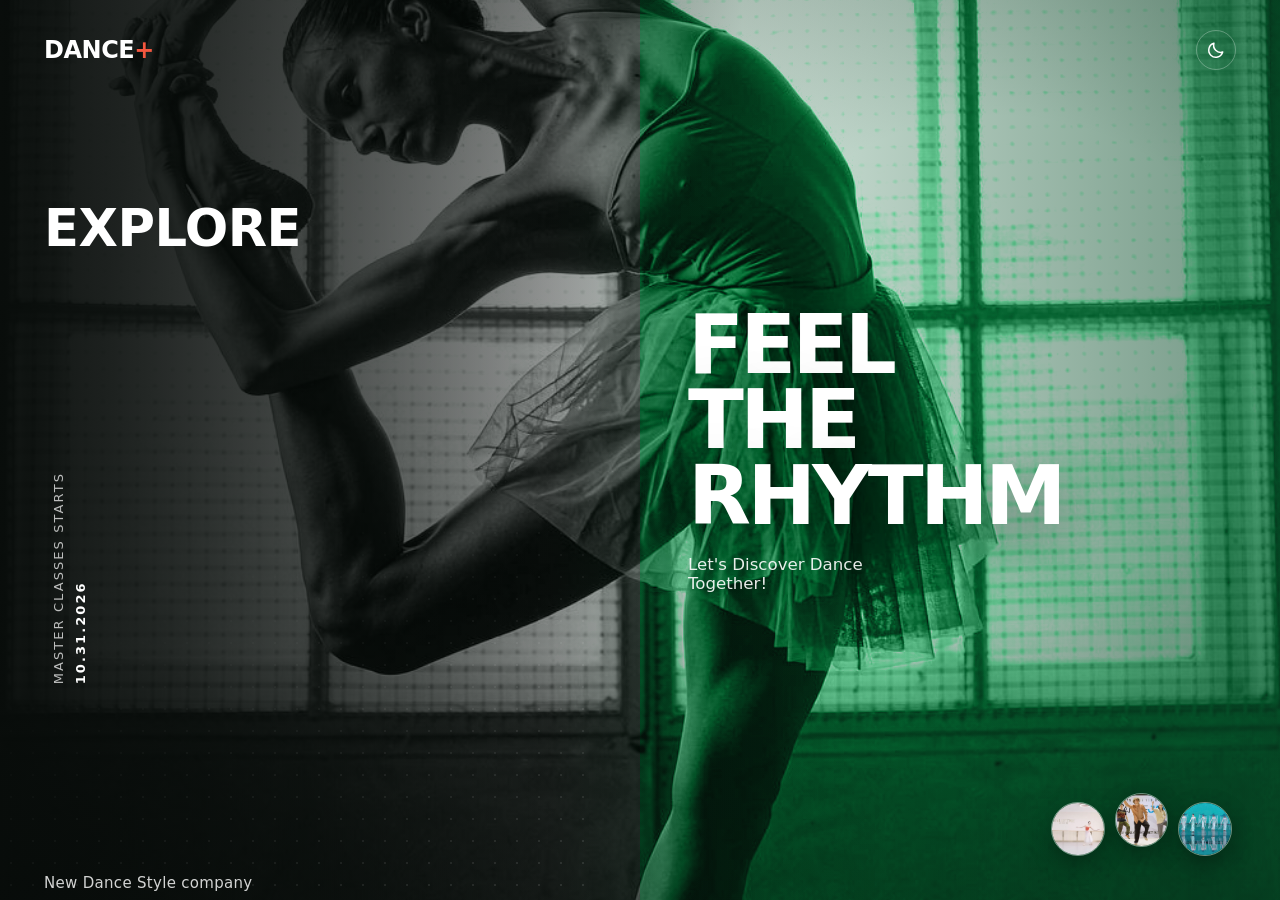
==== index.html @ d30d5911 "feat: 前端升级为多页应用（封面/首页/课程大厅/详情/跟练/记录/纠错/关于/个人中心），接回教学轮廓重合度 - 迁入新版前端：hash 路由、课程大厅弧形轮播、内置 7 门演示课程、dev.p" ====
<!DOCTYPE html>
<html lang="zh-CN" data-theme="light">
<head>
  <meta charset="UTF-8" />
  <meta name="viewport" content="width=device-width, initial-scale=1.0, viewport-fit=cover" />
  <meta name="theme-color" content="#0f1512" />
  <meta name="description" content="DANCE+ · 舞蹈学习助手：教学视频切片、摄像头实时骨架对比、练习录制与纠错回放。" />
  <title>DANCE+ · 舞蹈学习助手</title>
  <link rel="stylesheet" href="css/style.css" />
</head>
<body>

<!-- 图标精灵 -->
<svg class="sprite" aria-hidden="true" focusable="false">
  <symbol id="i-moon" viewBox="0 0 24 24"><path d="M20 14.5A8.5 8.5 0 0 1 9.5 4a8.5 8.5 0 1 0 10.5 10.5Z"/></symbol>
  <symbol id="i-sun" viewBox="0 0 24 24"><circle cx="12" cy="12" r="4.2"/><path d="M12 2v2.4M12 19.6V22M2 12h2.4M19.6 12H22M4.9 4.9l1.7 1.7M17.4 17.4l1.7 1.7M19.1 4.9l-1.7 1.7M6.6 17.4l-1.7 1.7"/></symbol>
  <symbol id="i-heart" viewBox="0 0 24 24"><path d="M12 20.4s-7.5-4.6-7.5-9.6A4.4 4.4 0 0 1 12 7.6a4.4 4.4 0 0 1 7.5 3.2c0 5-7.5 9.6-7.5 9.6Z"/></symbol>
  <symbol id="i-search" viewBox="0 0 24 24"><circle cx="11" cy="11" r="6.4"/><path d="m16 16 4.2 4.2"/></symbol>
  <symbol id="i-mic" viewBox="0 0 24 24"><rect x="9" y="3" width="6" height="10" rx="3"/><path d="M5.5 11a6.5 6.5 0 0 0 13 0M12 17.5V21M9 21h6"/></symbol>
  <symbol id="i-plus" viewBox="0 0 24 24"><path d="M12 5v14M5 12h14"/></symbol>
  <symbol id="i-left" viewBox="0 0 24 24"><path d="m15 5-7 7 7 7"/></symbol>
  <symbol id="i-right" viewBox="0 0 24 24"><path d="m9 5 7 7-7 7"/></symbol>
  <symbol id="i-down" viewBox="0 0 24 24"><path d="m5 9 7 7 7-7"/></symbol>
  <symbol id="i-close" viewBox="0 0 24 24"><path d="m6 6 12 12M18 6 6 18"/></symbol>
  <symbol id="i-trash" viewBox="0 0 24 24"><path d="M4 7h16M9.5 7V4.8h5V7M6.5 7l1 12.2h9L17.5 7"/></symbol>
  <symbol id="i-upload" viewBox="0 0 24 24"><path d="M12 16V4m0 0L7.5 8.5M12 4l4.5 4.5M4.5 16.5V19a1.5 1.5 0 0 0 1.5 1.5h12a1.5 1.5 0 0 0 1.5-1.5v-2.5"/></symbol>
  <symbol id="i-spark" viewBox="0 0 24 24"><path d="M12 3.5 13.9 9l5.6 2-5.6 2L12 18.5 10.1 13 4.5 11l5.6-2L12 3.5Z"/></symbol>
  <symbol id="i-menu" viewBox="0 0 24 24"><path d="M4 7h16M4 12h16M4 17h16"/></symbol>
  <symbol id="i-arrow" viewBox="0 0 24 24"><path d="M4 12h15m0 0-6-6m6 6-6 6"/></symbol>
</svg>

<!-- ======================= 封面 ======================= -->
<section class="cover is-active" id="view-cover" data-view="cover">
  <div class="cover__photo" role="img" aria-label="舞者在工作室中起舞"></div>
  <div class="cover__veil"></div>
  <div class="cover__texture" aria-hidden="true"></div>

  <header class="cover__top">
    <a class="brand brand--light" href="#/cover" aria-label="DANCE+ 封面">DANCE<span>+</span></a>
    <button class="icon-btn icon-btn--ghost" id="cover-theme" type="button" aria-label="切换深色/浅色主题">
      <svg><use href="#i-moon"/></svg>
    </button>
  </header>

  <div class="cover__left">
    <button class="cover__explore" id="enter-app" type="button">EXPLORE</button>
    <p class="cover__date">Master Classes Starts<br /><b>10.31.2026</b></p>
    <p class="cover__foot">New Dance Style company</p>
  </div>

  <div class="cover__right">
    <h1 class="cover__headline">FEEL<br />THE RHYTHM</h1>
    <p class="cover__sub">Let's Discover Dance Together!</p>
    <div class="cover__bottom">
      <div class="cover__thumbs" id="cover-thumbs">
        <button class="thumb" type="button" data-goto="#/classes/ballet" aria-label="进入 Ballet 课程" title="Ballet">
          <img src="assets/media/ballet-cover.jpg" alt="Ballet" loading="lazy" />
        </button>
        <button class="thumb" type="button" data-goto="#/classes/hiphop" aria-label="进入 Hip-Hop 课程" title="Hip-Hop">
          <img src="assets/media/hiphop-cover.jpg" alt="Hip-Hop" loading="lazy" />
        </button>
        <button class="thumb" type="button" data-goto="#/classes/chinese" aria-label="进入 Chinese 课程" title="Chinese">
          <img src="assets/media/chinese-cover.jpg" alt="Chinese" loading="lazy" />
        </button>
      </div>
    </div>
  </div>
</section>

<!-- ======================= 应用外壳 ======================= -->
<div class="shell" id="app-shell" hidden>
  <button class="rail-scrim" id="rail-scrim" type="button" aria-label="收起导航" hidden></button>

  <aside class="rail" id="rail">
    <div class="rail__brand">
      <a class="brand brand--ink" href="#/home">DANCE<span>+</span></a>
      <button class="icon-btn icon-btn--quiet rail__close" id="rail-close" type="button" aria-label="收起导航">
        <svg><use href="#i-close"/></svg>
      </button>
    </div>

    <nav class="rail__nav" aria-label="学习导航">
      <section class="rail-item" data-rail-item="learning">
        <button class="rail-item__head" type="button" data-rail-toggle aria-expanded="true">
          <span>Learning</span><svg class="chev"><use href="#i-down"/></svg>
        </button>
        <div class="rail-item__body" id="rail-learning-list">
          <p class="rail-empty">正在载入课程…</p>
        </div>
      </section>

      <section class="rail-item" data-rail-item="history">
        <button class="rail-item__head" type="button" data-rail-toggle aria-expanded="true">
          <span>History</span><svg class="chev"><use href="#i-down"/></svg>
        </button>
        <div class="rail-item__body" id="rail-history-list">
          <p class="rail-empty">暂无练习记录</p>
        </div>
      </section>

      <section class="rail-item" data-rail-item="stars">
        <button class="rail-item__head" type="button" data-rail-toggle aria-expanded="true">
          <span>Stars</span><svg class="chev"><use href="#i-down"/></svg>
        </button>
        <div class="rail-item__body" id="rail-stars-list">
          <p class="rail-empty">收藏的课程会出现在这里</p>
        </div>
      </section>
    </nav>

    <div class="rail__foot">
      <button class="rail__profile" id="rail-profile" type="button" aria-label="进入个人主页">
        <span class="avatar avatar--img" id="rail-avatar"><img id="rail-avatar-img" alt="" hidden /><span id="rail-avatar-initial">TU</span></span>
        <span class="rail__who"><b id="rail-nickname">TUTU</b><small id="rail-state">离线</small></span>
      </button>
      <a class="icon-btn icon-btn--quiet" href="#/about" aria-label="关于我们"><svg><use href="#i-spark"/></svg></a>
    </div>
  </aside>

  <div class="app">
    <header class="topbar">
      <button class="icon-btn icon-btn--quiet rail__open" id="rail-open" type="button" aria-label="展开导航">
        <svg><use href="#i-menu"/></svg>
      </button>
      <nav class="topnav" aria-label="主导航">
        <a href="#/home" data-nav="home">Home</a>
        <a href="#/classes" data-nav="classes">Classes</a>
        <a href="#/about" data-nav="about">About US</a>
      </nav>
      <div class="topbar__tools">
        <button class="status-pill" id="conn-badge" type="button" title="实时链路状态">
          <i class="dot"></i><span>未连接</span>
        </button>
        <button class="profile-chip" id="profile-chip" type="button" aria-label="个人主页" title="个人主页">
          <img id="profile-chip-img" alt="" hidden />
          <span id="profile-chip-initial">TU</span>
        </button>
        <button class="icon-btn icon-btn--quiet" id="theme-toggle" type="button" aria-label="切换深色/浅色主题">
          <svg><use href="#i-moon"/></svg>
        </button>
      </div>
    </header>

    <main class="main" id="app-main">

      <!-- ---------- 首页 ---------- -->
      <section class="view" id="view-home" data-view="home">
        <div class="page">
          <header class="page__head">
            <div>
              <p class="eyebrow">YOUR DAILY PRACTICE</p>
              <h2>Recommended for you</h2>
              <p class="lede" id="home-sub">从教学视频库开始今天的练习</p>
            </div>
            <button class="btn btn--soft" id="home-refresh" type="button">刷新视频库</button>
          </header>

          <div class="carousel" id="home-carousel">
            <button class="carousel__arrow" type="button" data-dir="-1" aria-label="向左浏览">
              <svg><use href="#i-left"/></svg>
            </button>
            <div class="carousel__track" id="home-carousel-track">
              <div class="card-skeleton"></div>
              <div class="card-skeleton"></div>
              <div class="card-skeleton"></div>
            </div>
            <button class="carousel__arrow" type="button" data-dir="1" aria-label="向右浏览">
              <svg><use href="#i-right"/></svg>
            </button>
          </div>

          <button class="upload-card" id="home-upload-btn" type="button">
            <span class="upload-card__icon"><svg><use href="#i-plus"/></svg></span>
            <span class="upload-card__text">
              <b>ADD A VIDEO</b>
              <small>上传本地教学视频，自动切片并提取骨架</small>
            </span>
            <svg class="upload-card__arrow"><use href="#i-arrow"/></svg>
          </button>

          <div class="home-bottom">
            <form class="search-pill" id="search-form" role="search">
              <span class="search-pill__icon"><svg><use href="#i-mic"/></svg></span>
              <input id="search-input" type="search" autocomplete="off" placeholder="搜索教学视频、课程或风格…" aria-label="搜索教学视频" />
              <button class="search-pill__go" type="submit">搜索</button>
            </form>
            <button class="upload-square" id="upload-square" type="button" aria-label="上传教学视频">
              <svg><use href="#i-upload"/></svg>
            </button>
          </div>
          <div class="search-results" id="search-results"></div>
          <p class="status-line" id="library-status">正在连接后端…</p>
        </div>
      </section>

      <!-- ---------- 课程大厅 ---------- -->
      <section class="view" id="view-classes" data-view="classes">
        <div class="classes">
          <aside class="cat-rail">
            <h3>Categories</h3>
            <div class="cat-list" id="category-list" role="list"></div>
          </aside>

          <div class="classes__stage">
            <img class="classes__bg" id="classes-bg" alt=""
              src="assets/media/hero-01-classes-studio.jpg"
              loading="lazy" />
            <div class="classes__wash" aria-hidden="true"></div>
            <div class="classes__hint">
              <p class="eyebrow">TODAY&rsquo;S STUDIO</p>
              <h2 id="classes-title">选中一个课程开始跟练</h2>
              <p id="classes-sub">左侧选择风格分类，右侧挑选你的教学视频。</p>
            </div>

            <div class="arc" id="class-arc" hidden>
              <button class="arc__nav arc__nav--prev" type="button" data-arc-dir="-1" aria-label="上一个精选课程">
                <svg><use href="#i-left"/></svg>
              </button>
              <div class="arc__stage" id="arc-stage"></div>
              <button class="arc__nav arc__nav--next" type="button" data-arc-dir="1" aria-label="下一个精选课程">
                <svg><use href="#i-right"/></svg>
              </button>
              <div class="arc__footer">
                <div class="arc__dots" id="arc-dots"></div>
                <span class="arc__counter" id="arc-counter">01 / 07</span>
              </div>
            </div>

            <div class="class-rail" id="class-rail">
              <header class="class-rail__head">
                <h3>视频库</h3>
                <span id="class-count">0</span>
              </header>
              <div class="class-rail__list" id="class-albums"></div>
              <button class="album-add" id="class-upload-btn" type="button">
                <svg><use href="#i-plus"/></svg> 上传教学视频
              </button>
            </div>

            <div class="search-pill search-pill--flat classes__search">
              <span class="search-pill__icon"><svg><use href="#i-mic"/></svg></span>
              <input id="search-input-2" type="search" autocomplete="off" placeholder="搜索课程…" aria-label="搜索课程" />
            </div>
          </div>
        </div>
      </section>

      <!-- ---------- 课程详情 ---------- -->
      <section class="view" id="view-class" data-view="class">
        <div class="detail">
          <div class="detail__cover" id="detail-cover">
            <img id="detail-cover-img" alt="" />
            <span class="detail__badge" id="detail-badge">教学视频</span>
            <span class="detail__cap" id="detail-meta">--</span>
          </div>

          <div class="detail__panel">
            <p class="eyebrow">CLASS INTRO</p>
            <h2>介绍</h2>
            <h3 id="detail-title">尚未选择课程</h3>
            <p class="detail__desc" id="detail-desc">从课程大厅挑选一个教学视频，即可查看课程时长、片段划分与骨架分析状态。</p>
            <ul class="detail__facts" id="detail-facts"></ul>
          </div>

          <div class="detail__actions">
            <button class="btn btn--ghost" id="detail-back" type="button">Back</button>
            <button class="btn btn--primary" id="detail-start" type="button">Start now</button>
          </div>
        </div>
      </section>

      <!-- ---------- 跟练学习 ---------- -->
      <section class="view view--stage" id="view-learning" data-view="learning">
        <div class="stage" id="learn-stage">
          <div class="stage__media" id="learn-media">
            <div class="stage__pane stage__pane--teach">
              <video id="teach-video" class="teach-video" playsinline preload="metadata"></video>
              <canvas id="teach-overlay" class="teach-overlay"></canvas>
              <div class="overlap-badge" id="overlap-badge" hidden>重合 --%</div>

              <div class="stage__top">
                <button class="glass-btn" id="learn-back" type="button" aria-label="返回">
                  <svg><use href="#i-left"/></svg>
                </button>
                <div class="stage__title">
                  <b id="stage-title">教学片段</b>
                  <small id="teach-badge">--</small>
                </div>
                <span class="latency" id="latency-badge">未开启</span>
              </div>

              <button class="stage__arrow stage__arrow--left" id="prev-seg" type="button" aria-label="上一片段">
                <svg><use href="#i-left"/></svg>
              </button>
              <button class="stage__arrow stage__arrow--right" id="next-seg" type="button" aria-label="下一片段">
                <svg><use href="#i-right"/></svg>
              </button>

              <button class="heart-btn" id="favorite-btn" type="button" aria-label="收藏课程" aria-pressed="false">
                <svg><use href="#i-heart"/></svg>
              </button>

              <!-- 竖版灵动岛：教学骨架 / 全屏摄像头叠加 -->
              <div class="island" id="overlay-island" role="group" aria-label="骨骼叠加控制">
                <button class="island__btn is-on" id="island-teach" type="button" aria-label="教学骨架" aria-pressed="true">
                  <svg><use href="#i-spark"/></svg>
                </button>
                <button class="island__btn" id="island-merge" type="button" aria-label="切换全屏摄像头叠加模式" aria-pressed="false">
                  <svg><use href="#i-plus"/></svg><em>FULL</em>
                </button>
              </div>
            </div>

            <div class="stage__pane stage__pane--cam">
              <aside class="cam-card" id="cam-card">
                <video id="camera-video" class="cam-video mirrored" autoplay muted playsinline></video>
                <canvas id="camera-overlay" class="cam-overlay mirrored"></canvas>
                <span class="cam-tag">YOU</span>
                <div class="countdown" id="countdown-overlay" hidden><span id="countdown-num">3</span></div>
                <div class="cam-error" id="cam-error" hidden>
                  <b id="cam-error-title">摄像头不可用</b>
                  <p id="cam-error-hint"></p>
                  <button class="btn btn--sm btn--primary" id="cam-retry" type="button">重试连接</button>
                </div>
              </aside>
            </div>
          </div>

          <!-- 操作框属于整个舞台，而非左侧教学窗格 -->
          <div class="stage__dock" id="stage-dock">
            <div class="timeline" id="teach-progress" role="slider" tabindex="0"
                 aria-label="当前片段进度" aria-valuemin="0" aria-valuemax="100" aria-valuenow="0">
              <div class="timeline__fill" id="teach-progress-fill"></div>
              <span class="timeline__dot" id="teach-progress-dot"></span>
            </div>

            <div class="dock-row">
              <button class="circle-btn" id="teach-play-toggle" type="button" aria-label="播放或暂停">❚❚</button>
              <span class="dock-time" id="seg-time">00:00 / 00:07</span>
              <span class="dock-seg" id="seg-indicator">-- / --</span>

              <label class="dock-field">倍速
                <select class="mini-select" id="speed-select" title="教学视频播放速度">
                  <option value="0.75">0.75x</option>
                  <option value="0.9">0.9x</option>
                  <option value="1" selected>1.0x</option>
                  <option value="1.25">1.25x</option>
                  <option value="1.5">1.5x</option>
                </select>
              </label>

              <button class="chip is-on" id="skeleton-toggle" type="button">骨架</button>
              <button class="chip is-on" id="shadow-toggle" type="button">阴影</button>
              <label class="chip-check"><input type="checkbox" id="compare-toggle" checked /><span>对比轮廓</span></label>

              <label class="dock-field">倒计时
                <select class="mini-select" id="countdown-select" title="开始录制前的准备时间">
                  <option value="0">不等待</option>
                  <option value="3" selected>3 秒</option>
                  <option value="5">5 秒</option>
                  <option value="10">10 秒</option>
                </select>
              </label>
            </div>

            <div class="filmstrip" id="learn-carousel">
              <button class="filmstrip__nav" type="button" data-dir="-1" aria-label="向左">
                <svg><use href="#i-left"/></svg>
              </button>
              <div class="filmstrip__track" id="learn-carousel-track">
                <p class="film-empty">暂无片段</p>
              </div>
              <button class="filmstrip__nav" type="button" data-dir="1" aria-label="向右">
                <svg><use href="#i-right"/></svg>
              </button>
            </div>
          </div>

          <button class="record-btn record-fab" id="record-btn" type="button">
            <i></i><span>开始录制</span>
          </button>
        </div>
      </section>

      <!-- ---------- 历史记录 ---------- -->
      <section class="view" id="view-history" data-view="history">
        <div class="page">
          <header class="page__head">
            <div>
              <p class="eyebrow">YOUR PROGRESS</p>
              <h2>History</h2>
              <p class="lede">每一次录制都保存为可回放的练习记录，红色段落是需要纠正的动作。</p>
            </div>
            <button class="btn btn--soft" id="refresh-sessions" type="button">刷新记录</button>
          </header>

          <div class="history-grid">
            <section class="panel">
              <header class="panel__head">
                <h3>练习回放</h3><span class="pill" id="history-count">0</span>
              </header>
              <div class="history-list" id="history-list">
                <p class="empty-hint">暂无录制，去「跟练学习」页录制一段吧</p>
              </div>
            </section>

            <section class="panel">
              <header class="panel__head">
                <h3>学习进度</h3><span class="pill">Stars</span>
              </header>
              <div class="history-list" id="stars-list">
                <p class="empty-hint">还没有课程，先去上传一个教学视频</p>
              </div>
            </section>
          </div>
        </div>
      </section>

      <!-- ---------- 关于我们 ---------- -->
      <section class="view" id="view-about" data-view="about">
        <div class="page">
          <header class="page__head">
            <div>
              <p class="eyebrow">ABOUT DANCE+</p>
              <h2>About US</h2>
              <p class="lede">把舞蹈教学视频变成可以逐帧对照的私人教练。</p>
            </div>
          </header>

          <div class="about-grid">
            <figure class="about-card about-card--wide">
              <img alt="用手机录制舞蹈练习" loading="lazy"
                src="assets/media/hero-02-recording-tripod.jpg" />
              <figcaption><b>一块屏幕，两种视角</b><span>教学视频与你的摄像头画面实时同屏，动作差异一眼可见。</span></figcaption>
            </figure>
            <figure class="about-card">
              <img alt="骨骼姿态分析可视化" loading="lazy"
                src="assets/media/hero-03-neon-pose.jpg" />
              <figcaption><b>33 个关键点</b><span>MediaPipe 实时推理，骨架与人物剪影同时叠加。</span></figcaption>
            </figure>
            <figure class="about-card">
              <img alt="一起跳舞的年轻人" loading="lazy"
                src="assets/media/hero-04-group-dance.jpg" />
              <figcaption><b>为学习者设计</b><span>7 秒切片、五档倍速、全部片段自动循环，跟得上才算学会。</span></figcaption>
            </figure>
            <figure class="about-card about-card--wide">
              <img alt="动作分析界面" loading="lazy"
                src="assets/media/hero-05-analysis-dashboard.jpg" />
              <figcaption><b>录下来，再纠正</b><span>练习过程自动录制，回放时把教学轮廓映射到你的身上。</span></figcaption>
            </figure>
          </div>

          <div class="contact-bar" id="contact">
            <div>
              <p class="eyebrow">CONTACT US</p>
              <h3>一起把动作练对</h3>
              <p>课程合作、功能建议或问题反馈，欢迎随时联系。</p>
            </div>
            <div class="contact-bar__actions">
              <a class="btn btn--primary" href="mailto:hello@danceplus.studio">hello@danceplus.studio</a>
              <a class="btn btn--ghost" href="https://github.com/Hollybooy/dance-learning-assistant" target="_blank" rel="noreferrer">GitHub 仓库</a>
            </div>
          </div>
        </div>
      </section>

      <!-- ---------- 个人主页 ---------- -->
      <section class="view" id="view-profile" data-view="profile">
        <div class="page profile">
          <header class="profile__hero">
            <button class="profile__avatar" id="profile-avatar-btn" type="button" aria-label="更换头像">
              <img id="profile-avatar-img" alt="" hidden />
              <span id="profile-avatar-initial">TU</span>
              <i>更换</i>
            </button>
            <div class="profile__id">
              <p class="eyebrow">DANCER PROFILE</p>
              <h2><span id="profile-name">TUTU</span>
                <button class="link-btn" id="profile-edit" type="button">编辑资料</button>
              </h2>
              <p id="profile-bio">今天也要把动作练对。</p>
            </div>
            <button class="btn btn--soft" id="profile-auth" type="button">登录</button>
          </header>

          <div class="profile__stats" id="profile-stats"></div>

          <div class="profile__grid">
            <section class="panel profile__panel">
              <header class="panel__head">
                <h3>学习记录</h3>
                <a class="link-btn" href="#/history">全部记录</a>
              </header>
              <div class="profile__history" id="profile-history">
                <p class="empty-hint">暂无练习记录</p>
              </div>
            </section>

            <section class="panel profile__panel">
              <header class="panel__head">
                <h3>好友</h3>
                <span class="pill" id="friend-count">0</span>
              </header>
              <form class="friend-form" id="friend-form">
                <input id="friend-input" type="text" maxlength="16" autocomplete="off" placeholder="输入好友昵称添加…" aria-label="好友昵称" />
                <button class="btn btn--sm btn--primary" type="submit">添加</button>
              </form>
              <div class="friend-list" id="friend-list">
                <p class="empty-hint">还没有好友，先添加一位舞伴吧</p>
              </div>
            </section>

            <section class="panel profile__panel">
              <header class="panel__head">
                <h3>系统设置</h3>
                <span class="pill">Settings</span>
              </header>
              <div class="settings-list" id="settings-list"></div>
            </section>
          </div>
        </div>
      </section>

      <!-- ---------- 纠错回放 ---------- -->
      <section class="view view--stage" id="view-correct" data-view="correct">
        <div class="replay">
          <div class="replay__side">
            <button class="replay-thumb" id="clip-prev" type="button">
              <img id="clip-prev-img" alt="" />
              <span>上一条</span>
            </button>
            <button class="replay-thumb" id="clip-next" type="button">
              <img id="clip-next-img" alt="" />
              <span>下一条</span>
            </button>
          </div>

          <div class="replay__main">
            <div class="replay__top">
              <button class="glass-btn" id="correct-back" type="button" aria-label="返回">
                <svg><use href="#i-left"/></svg>
              </button>
              <span class="replay-status" id="replay-status">未选择回放</span>
            </div>
            <video id="replay-video" class="replay-video" playsinline preload="metadata" hidden></video>
            <canvas id="replay-canvas"></canvas>
            <button class="heart-btn heart-btn--canvas" id="replay-fav" type="button" aria-label="收藏回放" aria-pressed="false">
              <svg><use href="#i-heart"/></svg>
            </button>
          </div>

          <div class="replay__dock">
            <div class="error-ribbon" id="error-ribbon" aria-label="动作跟随度"></div>
            <div class="error-legend">
              <span><i class="ok"></i>跟随良好</span>
              <span><i class="bad"></i>需要纠正</span>
              <b id="match-score">--</b>
            </div>

            <div class="dock-row">
              <button class="circle-btn" id="replay-toggle" type="button" aria-label="播放或暂停">播放</button>
              <input class="seek" type="range" id="replay-seek" min="0" max="1000" value="0" step="1" aria-label="回放进度" />
              <span class="dock-time" id="replay-time">00:00 / 00:00</span>
              <label class="chip-check"><input type="checkbox" id="replay-compare" checked /><span>教学轮廓</span></label>
            </div>

            <div class="filmstrip" id="correct-carousel">
              <button class="filmstrip__nav" type="button" data-dir="-1" aria-label="向左">
                <svg><use href="#i-left"/></svg>
              </button>
              <div class="filmstrip__track" id="correct-filmstrip"></div>
              <button class="filmstrip__nav" type="button" data-dir="1" aria-label="向右">
                <svg><use href="#i-right"/></svg>
              </button>
            </div>
          </div>
        </div>
      </section>

    </main>
  </div>
</div>

<input type="file" id="upload-input" accept="video/*" hidden />
<input type="file" id="avatar-input" accept="image/*" hidden />

<!-- 资料编辑 / 登录弹窗 -->
<dialog class="modal" id="profile-modal">
  <form class="modal__panel" id="profile-form">
    <h3 id="profile-modal-title">编辑资料</h3>
    <p class="modal__hint" id="profile-modal-hint">昵称与头像仅保存在本机浏览器。</p>
    <label class="field"><span>昵称</span>
      <input id="profile-name-input" type="text" maxlength="16" autocomplete="off" placeholder="给自己起个名字" />
    </label>
    <label class="field"><span>一句话简介</span>
      <input id="profile-bio-input" type="text" maxlength="40" autocomplete="off" placeholder="今天也要把动作练对。" />
    </label>
    <div class="modal__actions">
      <button class="btn btn--ghost" type="button" id="profile-cancel">取消</button>
      <button class="btn btn--primary" type="submit" id="profile-save">保存</button>
    </div>
  </form>
</dialog>

<!-- 分析 / 上传状态浮层 -->
<div class="loader" id="loader" hidden>
  <div class="loader__panel">
    <div class="loader__rings" aria-hidden="true"><i></i><i></i><i></i><i></i></div>
    <p class="loader__text" id="loader-text">正在分析教学视频…</p>
    <div class="loader__bar"><div class="loader__fill" id="loader-fill"></div></div>
  </div>
</div>

<div class="toast-stack" id="toast-stack" aria-live="polite"></div>

<script type="module" src="js/app.js"></script>
</body>
</html>
---- css/style.css ----
/* ==========================================================================
   DANCE+ · 舞蹈学习助手
   设计语言：暖白纸感 + 鼠尾草绿 + 深墨绿，封面沿用设计稿的黑/绿撞色。
   ========================================================================== */

:root {
  --paper: #f4f2ec;
  --surface: #ffffff;
  --surface-2: #ecefe7;
  --sage: #dfe8dc;
  --sage-deep: #c9d7c4;
  --ink: #0f1512;
  --text: #101613;
  --muted: #6c7b71;
  --line: rgba(15, 21, 18, 0.1);
  --brand: #15894a;
  --brand-2: #1db56b;
  --brand-deep: #0c6b39;
  --brand-soft: rgba(21, 137, 74, 0.12);
  --coral: #f4573f;
  --amber: #e5a33c;
  --pink: #ff5c8a;
  --radius-xl: 32px;
  --radius-lg: 24px;
  --radius-md: 16px;
  --radius-sm: 11px;
  --shadow-lg: 0 30px 80px rgba(15, 21, 18, 0.18);
  --shadow-md: 0 14px 40px rgba(15, 21, 18, 0.1);
  --shadow-sm: 0 6px 18px rgba(15, 21, 18, 0.07);
  --ease: cubic-bezier(0.22, 0.61, 0.36, 1);
  --dock: 168px;
}

[data-theme='dark'] {
  --paper: #0c1110;
  --surface: #151d19;
  --surface-2: #1c2622;
  --sage: #1d2a24;
  --sage-deep: #26352d;
  --text: #eef3ef;
  --muted: #94a79b;
  --line: rgba(255, 255, 255, 0.1);
  --brand-soft: rgba(29, 181, 107, 0.18);
  --shadow-lg: 0 30px 80px rgba(0, 0, 0, 0.5);
  --shadow-md: 0 14px 40px rgba(0, 0, 0, 0.36);
  --shadow-sm: 0 6px 18px rgba(0, 0, 0, 0.28);
}

* { box-sizing: border-box; }

html, body { height: 100%; }

body {
  margin: 0;
  background: var(--paper);
  color: var(--text);
  font-family: 'Inter', 'PingFang SC', 'Microsoft YaHei', 'Noto Sans CJK SC',
    'Source Han Sans SC', system-ui, -apple-system, 'Segoe UI', sans-serif;
  -webkit-font-smoothing: antialiased;
  transition: background-color 0.3s var(--ease), color 0.3s var(--ease);
}

body.is-cover { overflow: hidden; }

h1, h2, h3, p, figure, ul { margin: 0; }
ul { padding: 0; list-style: none; }
a { color: inherit; text-decoration: none; }
button, input, select { font: inherit; color: inherit; }

button {
  border: 0;
  background: none;
  cursor: pointer;
  -webkit-tap-highlight-color: transparent;
}
button:focus-visible,
a:focus-visible,
input:focus-visible,
select:focus-visible {
  outline: 2px solid var(--brand);
  outline-offset: 2px;
}

svg { width: 20px; height: 20px; fill: none; stroke: currentColor; stroke-width: 1.8; stroke-linecap: round; stroke-linejoin: round; }
.sprite { position: absolute; width: 0; height: 0; overflow: hidden; }

.eyebrow {
  font-size: 11px;
  letter-spacing: 0.18em;
  text-transform: uppercase;
  color: var(--muted);
  font-weight: 700;
  margin-bottom: 8px;
}

.brand {
  font-size: 24px;
  font-weight: 800;
  letter-spacing: -0.02em;
  line-height: 1;
  white-space: nowrap;
}
.brand span { color: var(--coral); }
.brand--light { color: #fff; }
.brand--ink { color: var(--text); }

.btn {
  display: inline-flex;
  align-items: center;
  justify-content: center;
  gap: 8px;
  padding: 12px 22px;
  border-radius: 999px;
  font-size: 14px;
  font-weight: 600;
  transition: transform 0.15s var(--ease), background-color 0.2s, box-shadow 0.2s, color 0.2s;
}
.btn:active { transform: scale(0.975); }
.btn--primary { background: var(--brand); color: #fff; box-shadow: 0 10px 24px rgba(21, 137, 74, 0.28); }
.btn--primary:hover { background: var(--brand-deep); }
.btn--ghost { background: transparent; border: 1px solid var(--line); color: var(--text); }
.btn--ghost:hover { background: var(--surface-2); }
.btn--soft { background: var(--surface); color: var(--text); border: 1px solid var(--line); box-shadow: var(--shadow-sm); }
.btn--soft:hover { border-color: var(--brand); color: var(--brand); }
.btn--sm { padding: 8px 14px; font-size: 13px; }

.icon-btn {
  display: inline-grid;
  place-items: center;
  width: 40px;
  height: 40px;
  border-radius: 50%;
  color: inherit;
  transition: background-color 0.2s, transform 0.15s;
}
.icon-btn:hover { background: rgba(255, 255, 255, 0.14); }
.icon-btn:active { transform: scale(0.94); }
.icon-btn--ghost { color: #fff; border: 1px solid rgba(255, 255, 255, 0.28); }
.icon-btn--quiet { color: var(--muted); }
.icon-btn--quiet:hover { background: var(--surface-2); color: var(--text); }

.pill {
  display: inline-flex;
  align-items: center;
  padding: 3px 10px;
  border-radius: 999px;
  background: var(--surface-2);
  color: var(--muted);
  font-size: 12px;
  font-weight: 600;
}

/* ==========================================================================
   封面
   ========================================================================== */

.cover {
  position: fixed;
  inset: 0;
  display: none;
  overflow: hidden;
  color: #fff;
  background: linear-gradient(90deg, #0a0e0c 0%, #0a0e0c 50%, #0e7a3f 50%, #0e7a3f 100%);
  isolation: isolate;
}
.cover.is-active { display: block; }

.cover__photo {
  position: absolute;
  inset: 0;
  background-image: url('../assets/media/hero-06-dancer-leap.jpg');
  background-size: cover;
  background-position: 50% 42%;
  mix-blend-mode: luminosity;
  opacity: 0.92;
  filter: contrast(1.06) brightness(1.02);
  transform: scale(1.02);
  animation: cover-breathe 22s ease-in-out infinite alternate;
}
@keyframes cover-breathe {
  from { transform: scale(1.02); }
  to { transform: scale(1.08); }
}

.cover__veil {
  position: absolute;
  inset: 0;
  background:
    linear-gradient(90deg, rgba(8, 12, 10, 0.92) 0%, rgba(8, 12, 10, 0.28) 43%, rgba(12, 108, 55, 0.12) 58%, rgba(8, 70, 38, 0.55) 100%),
    radial-gradient(70% 90% at 78% 40%, rgba(0, 0, 0, 0) 30%, rgba(4, 10, 7, 0.55) 100%);
}

.cover__texture {
  position: absolute;
  left: 0;
  bottom: 0;
  width: 46%;
  height: 42%;
  background-image: radial-gradient(rgba(255, 255, 255, 0.22) 1px, transparent 1px);
  background-size: 22px 22px;
  opacity: 0.5;
  mask-image: linear-gradient(to top left, #000 0%, transparent 78%);
  -webkit-mask-image: linear-gradient(to top left, #000 0%, transparent 78%);
  pointer-events: none;
}

.cover__top {
  position: relative;
  z-index: 2;
  display: flex;
  align-items: center;
  justify-content: space-between;
  padding: 30px 44px;
}

.cover__left {
  position: absolute;
  left: 44px;
  top: 0;
  bottom: 0;
  width: 42%;
  z-index: 2;
  pointer-events: none;
}

.cover__explore {
  pointer-events: auto;
  position: absolute;
  top: 22%;
  font-size: clamp(34px, 4vw, 60px);
  font-weight: 800;
  letter-spacing: -0.01em;
  color: #fff;
  padding: 0;
  transition: color 0.25s, letter-spacing 0.35s var(--ease);
}
.cover__explore::after {
  content: '';
  display: block;
  height: 3px;
  width: 0;
  margin-top: 10px;
  background: var(--coral);
  transition: width 0.35s var(--ease);
}
.cover__explore:hover { letter-spacing: 0.04em; }
.cover__explore:hover::after { width: 100%; }

.cover__date {
  position: absolute;
  left: 4px;
  bottom: 24%;
  writing-mode: vertical-rl;
  transform: rotate(180deg);
  font-size: 13px;
  letter-spacing: 0.16em;
  color: rgba(255, 255, 255, 0.72);
  line-height: 1.7;
  text-transform: uppercase;
}
.cover__date b { font-weight: 700; color: #fff; }

.cover__foot {
  position: absolute;
  left: 0;
  bottom: 8px;
  font-size: 15px;
  color: rgba(255, 255, 255, 0.82);
  letter-spacing: 0.02em;
}

.cover__right {
  position: absolute;
  right: 0;
  top: 0;
  bottom: 0;
  width: 50%;
  z-index: 2;
  display: flex;
  flex-direction: column;
  justify-content: center;
  padding: 0 48px;
}

.cover__headline {
  font-size: clamp(46px, 6.4vw, 96px);
  line-height: 0.92;
  font-weight: 800;
  letter-spacing: -0.045em;
  text-shadow: 0 20px 60px rgba(0, 0, 0, 0.35);
}
.cover__sub {
  margin-top: 22px;
  font-size: clamp(15px, 1.3vw, 19px);
  color: rgba(255, 255, 255, 0.9);
  max-width: 24ch;
}

.cover__bottom {
  position: absolute;
  right: 48px;
  bottom: 44px;
  display: flex;
  flex-direction: column;
  align-items: flex-end;
  gap: 16px;
}

.cover__thumbs { display: flex; gap: 14px; }
.thumb {
  width: clamp(64px, 6vw, 92px);
  aspect-ratio: 1;
  border-radius: 50%;
  overflow: hidden;
  padding: 0;
  border: 2px solid rgba(255, 255, 255, 0.45);
  transition: transform 0.3s var(--ease), border-color 0.3s;
}
.thumb img { width: 100%; height: 100%; object-fit: cover; display: block; filter: saturate(0.9); }
.thumb:nth-child(2) { transform: translateY(-14px); }
.thumb:hover { border-color: #fff; transform: translateY(-6px) scale(1.04); }
.thumb:nth-child(2):hover { transform: translateY(-20px) scale(1.04); }

.cover__arrows { display: flex; gap: 6px; }

.cover__enter {
  position: absolute;
  z-index: 3;
  left: 50%;
  bottom: 44px;
  transform: translateX(-40%);
  display: none;
}

/* ==========================================================================
   应用外壳
   ========================================================================== */

.shell {
  display: grid;
  grid-template-columns: 282px minmax(0, 1fr);
  gap: 14px;
  height: 100svh;
  padding: 14px;
}
.shell[hidden] { display: none; }
.shell.is-immersive { grid-template-columns: minmax(0, 1fr); }
.shell.is-immersive .rail,
.shell.is-immersive .topbar { display: none; }

.rail {
  display: flex;
  flex-direction: column;
  gap: 18px;
  min-height: 0;
  padding: 22px 18px;
  border-radius: var(--radius-xl);
  background: linear-gradient(160deg, var(--sage) 0%, var(--sage-deep) 100%);
  box-shadow: var(--shadow-sm);
  overflow: hidden;
}

.rail__brand { display: flex; align-items: center; justify-content: space-between; padding: 2px 6px; }
.rail__close { display: none; }

.rail__nav { flex: 1; min-height: 0; overflow-y: auto; display: flex; flex-direction: column; gap: 8px; }
.rail__nav::-webkit-scrollbar { width: 4px; }
.rail__nav::-webkit-scrollbar-thumb { background: rgba(15, 21, 18, 0.18); border-radius: 4px; }

.rail-item { border-radius: var(--radius-md); overflow: hidden; }
.rail-item__head {
  display: flex;
  align-items: center;
  justify-content: space-between;
  width: 100%;
  padding: 13px 15px;
  font-size: 15px;
  font-weight: 600;
  color: var(--text);
  border-radius: var(--radius-md);
  transition: background-color 0.2s;
}
.rail-item__head:hover { background: rgba(255, 255, 255, 0.4); }
.rail-item.is-open > .rail-item__head { background: rgba(255, 255, 255, 0.62); }
.rail-item__head .chev { width: 17px; height: 17px; opacity: 0.55; transition: transform 0.25s var(--ease); }
.rail-item.is-open .chev { transform: rotate(180deg); }
.rail-item__body {
  display: none;
  flex-direction: column;
  gap: 2px;
  padding: 6px 4px 10px;
}
.rail-item.is-open > .rail-item__body { display: flex; }

.rail-row {
  display: flex;
  align-items: center;
  gap: 10px;
  width: 100%;
  padding: 9px 11px;
  border-radius: 10px;
  text-align: left;
  transition: background-color 0.18s;
}
.rail-row:hover { background: rgba(255, 255, 255, 0.5); }
.rail-row.is-active { background: rgba(255, 255, 255, 0.78); }
.rail-row__title {
  flex: 1;
  min-width: 0;
  font-size: 13px;
  font-weight: 500;
  white-space: nowrap;
  overflow: hidden;
  text-overflow: ellipsis;
}
.rail-row__meta { font-size: 11px; color: var(--muted); white-space: nowrap; }
.rail-empty { padding: 8px 12px 10px; font-size: 12px; color: var(--muted); line-height: 1.6; }

.rail__foot {
  display: flex;
  align-items: center;
  gap: 12px;
  padding: 14px 8px 4px;
  border-top: 1px solid rgba(15, 21, 18, 0.12);
}
.avatar {
  display: grid;
  place-items: center;
  width: 46px;
  height: 46px;
  border-radius: 50%;
  background: #123d29;
  color: #d9f2e4;
  font-size: 13px;
  font-weight: 700;
  letter-spacing: 0.04em;
}
.rail__who { display: flex; flex-direction: column; flex: 1; min-width: 0; }
.rail__who b { font-size: 14px; letter-spacing: 0.04em; }
.rail__who small { font-size: 11px; color: var(--muted); }

.rail-scrim { display: none; }

.app { display: flex; flex-direction: column; min-width: 0; min-height: 0; }

.topbar {
  display: flex;
  align-items: center;
  gap: 18px;
  padding: 10px 18px 14px;
  flex-shrink: 0;
}
.rail__open { display: none; }
.topnav { display: flex; gap: 28px; margin-left: auto; }
.topnav a {
  position: relative;
  font-size: 15px;
  font-weight: 500;
  color: var(--muted);
  padding: 4px 0;
  transition: color 0.2s;
  white-space: nowrap;
}
.topnav a::after {
  content: '';
  position: absolute;
  left: 0;
  bottom: -2px;
  width: 100%;
  height: 2px;
  background: var(--brand);
  transform: scaleX(0);
  transform-origin: left;
  transition: transform 0.25s var(--ease);
}
.topnav a:hover { color: var(--text); }
.topnav a.is-active { color: var(--text); font-weight: 600; }
.topnav a.is-active::after { transform: scaleX(1); }

.topbar__tools { display: flex; align-items: center; gap: 8px; margin-left: 22px; }

.status-pill {
  display: inline-flex;
  align-items: center;
  gap: 8px;
  padding: 7px 14px;
  border-radius: 999px;
  background: var(--surface);
  border: 1px solid var(--line);
  font-size: 12px;
  color: var(--muted);
  white-space: nowrap;
}
.status-pill .dot { width: 7px; height: 7px; border-radius: 50%; background: #b9c3bb; transition: background-color 0.2s; }
.status-pill.is-online { color: var(--brand); border-color: var(--brand-soft); background: var(--brand-soft); }
.status-pill.is-online .dot { background: var(--brand-2); box-shadow: 0 0 0 3px rgba(29, 181, 107, 0.18); }
.status-pill.is-error { color: var(--coral); }

.main { flex: 1; min-height: 0; overflow-y: auto; overflow-x: hidden; padding: 0 18px 28px; }
.main.is-stage { overflow: hidden; padding: 0 14px 14px; }
.main::-webkit-scrollbar { width: 8px; }
.main::-webkit-scrollbar-thumb { background: rgba(15, 21, 18, 0.14); border-radius: 8px; }

.view { display: none; }
.view.is-active { display: block; animation: view-in 0.4s var(--ease); }
@keyframes view-in {
  from { opacity: 0; transform: translateY(10px); }
  to { opacity: 1; transform: none; }
}

.page { max-width: 1180px; margin: 0 auto; }
.page__head {
  display: flex;
  align-items: flex-end;
  justify-content: space-between;
  gap: 24px;
  padding: 14px 4px 26px;
}
.page__head h2 { font-size: clamp(28px, 3vw, 40px); letter-spacing: -0.03em; font-weight: 700; }
.lede { margin-top: 10px; font-size: 14px; color: var(--muted); max-width: 62ch; line-height: 1.6; }

.empty-hint { padding: 22px 14px; font-size: 13px; color: var(--muted); line-height: 1.7; text-align: center; }
.status-line { margin-top: 14px; font-size: 12px; color: var(--muted); min-height: 18px; }

/* ==========================================================================
   首页
   ========================================================================== */

.carousel { position: relative; display: flex; align-items: center; gap: 10px; }
.carousel__track {
  flex: 1;
  min-width: 0;
  display: flex;
  gap: 18px;
  padding: 6px 4px 14px;
  overflow-x: auto;
  scroll-snap-type: x mandatory;
  scrollbar-width: none;
}
.carousel__track::-webkit-scrollbar { display: none; }
.carousel__arrow {
  display: grid;
  place-items: center;
  width: 42px;
  height: 42px;
  border-radius: 50%;
  background: var(--surface);
  border: 1px solid var(--line);
  color: var(--text);
  flex-shrink: 0;
  box-shadow: var(--shadow-sm);
  transition: background-color 0.2s, transform 0.15s;
}
.carousel__arrow:hover { background: var(--sage); }
.carousel__arrow:active { transform: scale(0.94); }

.vcard {
  position: relative;
  flex: 0 0 268px;
  height: 210px;
  border-radius: var(--radius-lg);
  overflow: hidden;
  scroll-snap-align: start;
  text-align: left;
  color: #fff;
  background: var(--sage-deep);
  box-shadow: var(--shadow-md);
  isolation: isolate;
  transition: transform 0.35s var(--ease), box-shadow 0.35s;
}
.vcard:hover { transform: translateY(-6px); box-shadow: var(--shadow-lg); }
.vcard__img { position: absolute; inset: 0; width: 100%; height: 100%; object-fit: cover; z-index: -2; }
.vcard__tint {
  position: absolute;
  inset: 0;
  z-index: -1;
  background: linear-gradient(to top, rgba(6, 12, 9, 0.86) 0%, rgba(6, 12, 9, 0.18) 52%, rgba(6, 12, 9, 0.05) 100%);
}
.vcard__body { position: absolute; inset: auto 18px 16px 18px; }
.vcard__body b { display: block; font-size: 17px; line-height: 1.25; letter-spacing: -0.01em; }
.vcard__body small { display: block; margin-top: 6px; font-size: 12px; color: rgba(255, 255, 255, 0.72); }
.vcard__tag {
  position: absolute;
  top: 14px;
  left: 14px;
  padding: 5px 11px;
  border-radius: 999px;
  background: rgba(255, 255, 255, 0.2);
  backdrop-filter: blur(8px);
  font-size: 11px;
  font-weight: 600;
  letter-spacing: 0.04em;
}
.vcard__play {
  position: absolute;
  top: 14px;
  right: 14px;
  display: grid;
  place-items: center;
  width: 34px;
  height: 34px;
  border-radius: 50%;
  background: rgba(255, 255, 255, 0.9);
  color: #101613;
  opacity: 0;
  transform: scale(0.85);
  transition: opacity 0.25s, transform 0.25s var(--ease);
}
.vcard:hover .vcard__play { opacity: 1; transform: none; }

.vcard--add {
  display: grid;
  place-items: center;
  background: transparent;
  border: 2px dashed var(--sage-deep);
  box-shadow: none;
  color: var(--muted);
  text-align: center;
}
.vcard--add:hover { border-color: var(--brand); color: var(--brand); transform: none; background: var(--brand-soft); }
.vcard--add span { display: grid; place-items: center; gap: 8px; font-size: 13px; font-weight: 600; }
.vcard--add svg { width: 26px; height: 26px; }

.card-skeleton {
  flex: 0 0 268px;
  height: 210px;
  border-radius: var(--radius-lg);
  background: linear-gradient(100deg, var(--surface-2) 20%, var(--surface) 40%, var(--surface-2) 60%);
  background-size: 220% 100%;
  animation: shimmer 1.4s linear infinite;
}
@keyframes shimmer {
  from { background-position: 130% 0; }
  to { background-position: -30% 0; }
}

.upload-card {
  display: flex;
  align-items: center;
  gap: 18px;
  width: 100%;
  margin-top: 6px;
  padding: 26px 30px;
  border: 2px dashed var(--sage-deep);
  border-radius: var(--radius-lg);
  background: var(--surface);
  text-align: left;
  transition: border-color 0.25s, background-color 0.25s, transform 0.2s;
}
.upload-card:hover { border-color: var(--brand); background: var(--brand-soft); transform: translateY(-2px); }
.upload-card__icon {
  display: grid;
  place-items: center;
  width: 46px;
  height: 46px;
  border-radius: 50%;
  background: var(--surface-2);
  color: var(--brand);
  flex-shrink: 0;
}
.upload-card__text { display: flex; flex-direction: column; gap: 4px; flex: 1; }
.upload-card__text b { font-size: 15px; letter-spacing: 0.04em; }
.upload-card__text small { font-size: 12px; color: var(--muted); }
.upload-card__arrow { color: var(--muted); transition: transform 0.25s var(--ease); }
.upload-card:hover .upload-card__arrow { transform: translateX(5px); color: var(--brand); }

.home-bottom { display: flex; align-items: center; gap: 14px; margin-top: 34px; }

.search-pill {
  display: flex;
  align-items: center;
  gap: 12px;
  flex: 1;
  padding: 8px 8px 8px 20px;
  border-radius: 999px;
  background: var(--surface);
  border: 1px solid var(--line);
  box-shadow: var(--shadow-sm);
  transition: border-color 0.2s, box-shadow 0.2s;
}
.search-pill:focus-within { border-color: var(--brand); box-shadow: 0 0 0 4px var(--brand-soft); }
.search-pill__icon { display: grid; place-items: center; color: var(--muted); }
.search-pill input {
  flex: 1;
  min-width: 0;
  border: 0;
  background: transparent;
  padding: 10px 0;
  font-size: 14px;
  outline: none;
}
.search-pill input::placeholder { color: var(--muted); }
.search-pill__go {
  padding: 11px 22px;
  border-radius: 999px;
  background: var(--brand);
  color: #fff;
  font-size: 13px;
  font-weight: 600;
  transition: background-color 0.2s;
}
.search-pill__go:hover { background: var(--brand-deep); }
.search-pill--flat { background: rgba(255, 255, 255, 0.86); backdrop-filter: blur(14px); }

.upload-square {
  display: grid;
  place-items: center;
  width: 62px;
  height: 62px;
  border-radius: 20px;
  background: var(--surface);
  border: 1px solid var(--line);
  color: var(--text);
  box-shadow: var(--shadow-sm);
  flex-shrink: 0;
  transition: background-color 0.2s, color 0.2s, transform 0.15s;
}
.upload-square:hover { background: var(--brand); color: #fff; border-color: var(--brand); }
.upload-square:active { transform: scale(0.96); }

.search-results { display: flex; flex-direction: column; gap: 6px; margin-top: 12px; }
.search-results:empty { display: none; }
.search-item {
  display: flex;
  align-items: center;
  justify-content: space-between;
  gap: 14px;
  width: 100%;
  padding: 13px 18px;
  border-radius: var(--radius-md);
  background: var(--surface);
  border: 1px solid var(--line);
  text-align: left;
  transition: border-color 0.2s, transform 0.15s;
}
.search-item:hover { border-color: var(--brand); transform: translateX(3px); }
.search-item b { font-size: 13px; font-weight: 600; }
.search-meta { font-size: 12px; color: var(--muted); white-space: nowrap; }

/* ==========================================================================
   课程大厅
   ========================================================================== */

.classes {
  display: grid;
  grid-template-columns: 250px minmax(0, 1fr);
  gap: 16px;
  height: 100%;
  max-width: 1320px;
  margin: 0 auto;
}
#view-classes.is-active,
#view-class.is-active { height: 100%; }

.cat-rail {
  display: flex;
  flex-direction: column;
  gap: 12px;
  padding: 22px 18px;
  border-radius: var(--radius-xl);
  background: var(--surface);
  border: 1px solid var(--line);
  box-shadow: var(--shadow-sm);
  overflow-y: auto;
}
.cat-rail h3 { font-size: 20px; font-weight: 700; padding: 0 6px 6px; letter-spacing: -0.02em; }
.cat-list { display: flex; flex-direction: column; gap: 4px; }
.cat {
  padding: 13px 16px;
  border-radius: 14px;
  background: var(--surface-2);
  font-size: 14px;
  text-align: left;
  transition: background-color 0.2s, color 0.2s, transform 0.15s;
}
.cat:hover { background: var(--sage); transform: translateX(3px); }
.cat.is-active { background: var(--brand); color: #fff; font-weight: 600; box-shadow: 0 8px 20px rgba(21, 137, 74, 0.22); }

.classes__stage {
  position: relative;
  min-width: 0;
  border-radius: var(--radius-xl);
  overflow: hidden;
  background: #dfe4da;
  box-shadow: var(--shadow-md);
}
.classes__bg { position: absolute; inset: 0; width: 100%; height: 100%; object-fit: cover; }
.classes__wash {
  position: absolute;
  inset: 0;
  background:
    linear-gradient(100deg, rgba(244, 242, 236, 0.9) 0%, rgba(244, 242, 236, 0.34) 42%, rgba(244, 242, 236, 0.02) 72%),
    linear-gradient(to top, rgba(16, 26, 20, 0.62) 0%, rgba(16, 26, 20, 0.06) 48%, rgba(16, 26, 20, 0) 100%);
}
.classes__hint {
  position: absolute;
  left: 34px;
  bottom: 108px;
  max-width: 44%;
  color: #fff;
}
.classes__hint .eyebrow { color: rgba(255, 255, 255, 0.72); }
.classes__hint h2 { font-size: clamp(24px, 2.6vw, 34px); letter-spacing: -0.03em; line-height: 1.15; }
.classes__hint p { margin-top: 10px; font-size: 13px; color: rgba(255, 255, 255, 0.78); line-height: 1.6; }

.class-rail {
  position: absolute;
  top: 18px;
  right: 18px;
  bottom: 18px;
  width: 308px;
  display: flex;
  flex-direction: column;
  gap: 12px;
  padding: 18px;
  border-radius: 26px;
  background: rgba(255, 255, 255, 0.74);
  backdrop-filter: blur(20px) saturate(1.1);
  border: 1px solid rgba(255, 255, 255, 0.6);
  box-shadow: var(--shadow-md);
  overflow: hidden;
}
[data-theme='dark'] .class-rail { background: rgba(20, 28, 24, 0.74); border-color: rgba(255, 255, 255, 0.08); }
.class-rail__head { display: flex; align-items: center; justify-content: space-between; }
.class-rail__head h3 { font-size: 14px; letter-spacing: 0.06em; text-transform: uppercase; color: var(--muted); }
.class-rail__list { flex: 1; min-height: 0; overflow-y: auto; display: flex; flex-direction: column; gap: 10px; padding-right: 4px; }
.class-rail__list::-webkit-scrollbar { width: 4px; }
.class-rail__list::-webkit-scrollbar-thumb { background: var(--sage-deep); border-radius: 4px; }

.album {
  display: flex;
  align-items: center;
  gap: 12px;
  width: 100%;
  padding: 8px;
  border-radius: 18px;
  background: var(--surface);
  border: 1px solid var(--line);
  text-align: left;
  transition: transform 0.2s var(--ease), border-color 0.2s, box-shadow 0.2s;
}
.album:hover { transform: translateX(-5px); border-color: var(--brand); box-shadow: var(--shadow-sm); }
.album.is-active { border-color: var(--brand); box-shadow: 0 0 0 2px var(--brand-soft); }
.album__cover {
  position: relative;
  width: 80px;
  height: 58px;
  border-radius: 12px;
  overflow: hidden;
  flex-shrink: 0;
  background: linear-gradient(140deg, var(--brand-2), var(--brand-deep));
}
.album__cover img { width: 100%; height: 100%; object-fit: cover; }
.album__body { flex: 1; min-width: 0; }
.album__body b {
  display: -webkit-box;
  -webkit-line-clamp: 2;
  -webkit-box-orient: vertical;
  overflow: hidden;
  font-size: 13px;
  font-weight: 600;
  line-height: 1.35;
}
.album__body small { display: block; margin-top: 3px; font-size: 11px; color: var(--muted); }
.album__plus { display: grid; place-items: center; color: var(--muted); }

.album-add {
  display: flex;
  align-items: center;
  justify-content: center;
  gap: 8px;
  padding: 14px;
  border-radius: 18px;
  border: 1.5px dashed var(--sage-deep);
  color: var(--muted);
  font-size: 13px;
  font-weight: 600;
  transition: border-color 0.2s, color 0.2s, background-color 0.2s;
}
.album-add:hover { border-color: var(--brand); color: var(--brand); background: var(--brand-soft); }
.album-add svg { width: 17px; height: 17px; }

.classes__search { position: absolute; left: 34px; bottom: 30px; width: min(420px, 42%); }
.classes__search.search-pill { background: rgba(255, 255, 255, 0.9); }

/* ==========================================================================
   课程详情
   ========================================================================== */

.detail {
  display: grid;
  grid-template-columns: minmax(0, 1.35fr) minmax(0, 1fr);
  grid-template-rows: minmax(0, 1fr) auto;
  gap: 18px;
  max-width: 1180px;
  height: 100%;
  margin: 0 auto;
}
.detail__cover {
  position: relative;
  min-height: 0;
  border-radius: var(--radius-xl);
  overflow: hidden;
  background: linear-gradient(150deg, #d5e6d6, #8fb79a);
  box-shadow: var(--shadow-lg);
}
.detail__cover img { width: 100%; height: 100%; object-fit: cover; display: block; }
.detail__cover::after {
  content: '';
  position: absolute;
  inset: 0;
  background: linear-gradient(to top, rgba(8, 14, 10, 0.62), rgba(8, 14, 10, 0) 55%);
}
.detail__badge {
  position: absolute;
  z-index: 1;
  top: 20px;
  left: 20px;
  padding: 7px 14px;
  border-radius: 999px;
  background: rgba(255, 255, 255, 0.22);
  backdrop-filter: blur(10px);
  color: #fff;
  font-size: 11px;
  font-weight: 700;
  letter-spacing: 0.1em;
}
.detail__cap {
  position: absolute;
  z-index: 1;
  left: 22px;
  right: 22px;
  bottom: 20px;
  color: #fff;
  font-size: 14px;
  letter-spacing: 0.02em;
  text-shadow: 0 2px 12px rgba(0, 0, 0, 0.4);
}

.detail__panel {
  padding: 30px 30px 26px;
  border-radius: var(--radius-xl);
  background: var(--surface);
  border: 1px solid var(--line);
  box-shadow: var(--shadow-sm);
  overflow-y: auto;
}
.detail__panel h2 { font-size: 26px; letter-spacing: -0.02em; font-weight: 700; }
.detail__panel h3 { margin-top: 16px; font-size: 19px; font-weight: 600; line-height: 1.35; }
.detail__desc { margin-top: 14px; font-size: 14px; line-height: 1.8; color: var(--muted); }
.detail__facts { display: flex; flex-wrap: wrap; gap: 8px; margin-top: 22px; }
.detail__facts li {
  padding: 8px 14px;
  border-radius: 999px;
  background: var(--surface-2);
  font-size: 12px;
  color: var(--text);
}
.detail__actions { grid-column: 1 / -1; display: grid; grid-template-columns: 1fr 1fr; gap: 14px; }
.detail__actions .btn { height: 58px; font-size: 15px; }

/* ==========================================================================
   跟练舞台
   ========================================================================== */

.view--stage.is-active { height: 100%; }

.stage {
  display: grid;
  grid-template-rows: minmax(0, 1fr) auto;
  gap: 12px;
  height: 100%;
  max-width: 1500px;
  margin: 0 auto;
}

.stage__media {
  position: relative;
  min-height: 0;
  border-radius: var(--radius-xl);
  overflow: hidden;
  background: radial-gradient(120% 120% at 50% 30%, #16211b 0%, #060a08 100%);
  box-shadow: var(--shadow-lg);
}
.teach-video { position: absolute; inset: 0; width: 100%; height: 100%; object-fit: contain; }
.teach-overlay { position: absolute; inset: 0; width: 100%; height: 100%; pointer-events: none; }

.stage__top {
  position: absolute;
  top: 16px;
  left: 16px;
  right: 16px;
  display: flex;
  align-items: center;
  gap: 12px;
  z-index: 3;
  pointer-events: none;
}
.stage__top > * { pointer-events: auto; }

.glass-btn {
  display: grid;
  place-items: center;
  width: 40px;
  height: 40px;
  border-radius: 13px;
  background: rgba(12, 20, 16, 0.46);
  border: 1px solid rgba(255, 255, 255, 0.18);
  color: #fff;
  backdrop-filter: blur(12px);
  transition: background-color 0.2s, transform 0.15s;
  flex-shrink: 0;
}
.glass-btn:hover { background: rgba(12, 20, 16, 0.7); }
.glass-btn:active { transform: scale(0.94); }

.stage__title {
  display: flex;
  flex-direction: column;
  gap: 2px;
  min-width: 0;
  padding: 8px 16px;
  border-radius: 14px;
  background: rgba(12, 20, 16, 0.4);
  border: 1px solid rgba(255, 255, 255, 0.14);
  backdrop-filter: blur(12px);
  color: #fff;
}
.stage__title b { font-size: 13px; font-weight: 600; white-space: nowrap; overflow: hidden; text-overflow: ellipsis; }
.stage__title small { font-size: 11px; color: rgba(255, 255, 255, 0.66); white-space: nowrap; overflow: hidden; text-overflow: ellipsis; }

.latency {
  margin-left: auto;
  padding: 8px 14px;
  border-radius: 999px;
  background: rgba(12, 20, 16, 0.4);
  border: 1px solid rgba(255, 255, 255, 0.14);
  backdrop-filter: blur(12px);
  color: rgba(255, 255, 255, 0.86);
  font-size: 11px;
  white-space: nowrap;
}

/* 教学轮廓与你的轮廓的重合度（IoU），只在校准到同一人体尺度后显示 */
.overlap-badge {
  position: absolute;
  left: 16px;
  bottom: 16px;
  z-index: 6;
  padding: 7px 13px;
  border-radius: 999px;
  background: rgba(12, 20, 16, 0.5);
  border: 1px solid rgba(124, 240, 176, 0.42);
  backdrop-filter: blur(12px);
  color: #d8ffe9;
  font-size: 11px;
  letter-spacing: 0.04em;
  font-variant-numeric: tabular-nums;
  pointer-events: none;
}

.stage__arrow {
  position: absolute;
  top: 46%;
  transform: translateY(-50%);
  display: grid;
  place-items: center;
  width: 46px;
  height: 46px;
  border-radius: 50%;
  background: rgba(12, 20, 16, 0.34);
  border: 1px solid rgba(255, 255, 255, 0.16);
  color: #fff;
  backdrop-filter: blur(10px);
  z-index: 3;
  transition: background-color 0.2s, transform 0.15s;
}
.stage__arrow:hover { background: rgba(12, 20, 16, 0.64); }
.stage__arrow:active { transform: translateY(-50%) scale(0.94); }
.stage__arrow--left { left: 14px; }
.stage__arrow--right { right: 14px; }

.heart-btn {
  position: absolute;
  top: 68px;
  right: 16px;
  z-index: 3;
  display: grid;
  place-items: center;
  width: 44px;
  height: 44px;
  border-radius: 50%;
  background: rgba(255, 255, 255, 0.94);
  color: #6c7b71;
  box-shadow: var(--shadow-sm);
  transition: transform 0.2s var(--ease), color 0.2s, background-color 0.2s;
}
.heart-btn:hover { transform: scale(1.06); }
.heart-btn.is-fav { color: var(--coral); background: #fff; }
.heart-btn.is-fav svg { fill: currentColor; }

.cam-card {
  position: absolute;
  right: 16px;
  bottom: 16px;
  width: clamp(150px, 22%, 250px);
  aspect-ratio: 4 / 3;
  border-radius: 20px;
  overflow: hidden;
  background: #0a100d;
  border: 2px solid rgba(255, 255, 255, 0.55);
  box-shadow: 0 18px 50px rgba(0, 0, 0, 0.45);
  z-index: 3;
}
.cam-video, .cam-overlay { position: absolute; inset: 0; width: 100%; height: 100%; }
.cam-video { object-fit: contain; background: #0a100d; }
.cam-overlay { pointer-events: none; }
.mirrored { transform: scaleX(-1); }
.cam-tag {
  position: absolute;
  left: 9px;
  bottom: 9px;
  padding: 3px 9px;
  border-radius: 999px;
  background: rgba(0, 0, 0, 0.45);
  color: rgba(255, 255, 255, 0.9);
  font-size: 9px;
  font-weight: 700;
  letter-spacing: 0.12em;
}

.countdown {
  position: absolute;
  inset: 0;
  display: grid;
  place-items: center;
  background: rgba(6, 10, 8, 0.6);
  backdrop-filter: blur(2px);
}
.countdown[hidden] { display: none; }
#countdown-num { font-size: 46px; font-weight: 800; color: var(--brand-2); text-shadow: 0 6px 24px rgba(0, 0, 0, 0.5); }

.cam-error {
  position: absolute;
  inset: 0;
  display: flex;
  flex-direction: column;
  align-items: center;
  justify-content: center;
  gap: 6px;
  padding: 12px;
  background: rgba(8, 14, 11, 0.92);
  text-align: center;
}
.cam-error[hidden] { display: none; }
.cam-error b { font-size: 12px; color: #fff; }
.cam-error p { font-size: 10px; color: rgba(255, 255, 255, 0.6); line-height: 1.5; }

.stage__dock {
  display: flex;
  flex-direction: column;
  gap: 12px;
  padding: 16px 18px 14px;
  border-radius: var(--radius-lg);
  background: var(--surface);
  border: 1px solid var(--line);
  box-shadow: var(--shadow-md);
}

.timeline {
  position: relative;
  height: 8px;
  border-radius: 999px;
  background: var(--surface-2);
  cursor: pointer;
  touch-action: none;
}
.timeline__fill {
  position: absolute;
  left: 0;
  top: 0;
  bottom: 0;
  width: 0;
  border-radius: 999px;
  background: linear-gradient(90deg, var(--brand), var(--brand-2));
  transition: width 0.1s linear;
}
.timeline__dot {
  position: absolute;
  top: 50%;
  left: 0;
  width: 15px;
  height: 15px;
  border-radius: 50%;
  background: #fff;
  border: 3px solid var(--brand);
  transform: translate(-50%, -50%);
  box-shadow: 0 2px 8px rgba(0, 0, 0, 0.18);
  transition: left 0.1s linear;
  pointer-events: none;
}

.dock-row { display: flex; align-items: center; gap: 10px; flex-wrap: wrap; }

.circle-btn {
  display: grid;
  place-items: center;
  width: 40px;
  height: 40px;
  border-radius: 50%;
  background: var(--brand);
  color: #fff;
  font-size: 12px;
  font-weight: 700;
  flex-shrink: 0;
  transition: background-color 0.2s, transform 0.15s;
}
.circle-btn:hover { background: var(--brand-deep); }
.circle-btn:active { transform: scale(0.94); }

.dock-time, .dock-seg { font-size: 12px; color: var(--muted); font-variant-numeric: tabular-nums; white-space: nowrap; }
.dock-seg { padding: 4px 10px; border-radius: 999px; background: var(--surface-2); font-weight: 600; color: var(--text); }

.dock-field { display: inline-flex; align-items: center; gap: 6px; font-size: 12px; color: var(--muted); white-space: nowrap; }
.mini-select {
  padding: 6px 8px;
  border-radius: 9px;
  border: 1px solid var(--line);
  background: var(--surface-2);
  font-size: 12px;
  cursor: pointer;
  outline: none;
}

.chip {
  padding: 7px 14px;
  border-radius: 999px;
  border: 1px solid var(--line);
  background: var(--surface-2);
  color: var(--muted);
  font-size: 12px;
  font-weight: 600;
  transition: background-color 0.2s, color 0.2s, border-color 0.2s;
}
.chip.is-on { background: var(--brand-soft); border-color: rgba(21, 137, 74, 0.36); color: var(--brand); }
[data-theme='dark'] .chip.is-on { color: var(--brand-2); }

.chip-check {
  display: inline-flex;
  align-items: center;
  gap: 7px;
  padding: 7px 12px;
  border-radius: 999px;
  background: var(--surface-2);
  border: 1px solid var(--line);
  font-size: 12px;
  color: var(--muted);
  cursor: pointer;
  user-select: none;
}
.chip-check input { accent-color: var(--brand); margin: 0; }

.record-btn {
  display: inline-flex;
  align-items: center;
  gap: 8px;
  margin-left: auto;
  padding: 10px 20px;
  border-radius: 999px;
  background: var(--text);
  color: var(--paper);
  font-size: 13px;
  font-weight: 600;
  transition: background-color 0.2s, transform 0.15s;
}
.record-btn:hover { transform: translateY(-1px); }
.record-btn i { width: 9px; height: 9px; border-radius: 50%; background: var(--coral); }
.record-btn.is-recording { background: var(--coral); color: #fff; animation: rec-pulse 1.6s infinite; }
.record-btn.is-recording i { background: #fff; border-radius: 2px; }
@keyframes rec-pulse {
  0%, 100% { box-shadow: 0 0 0 0 rgba(244, 87, 63, 0.4); }
  50% { box-shadow: 0 0 0 9px rgba(244, 87, 63, 0); }
}

.filmstrip { display: flex; align-items: center; gap: 8px; min-width: 0; }
.filmstrip__nav {
  display: grid;
  place-items: center;
  width: 30px;
  height: 30px;
  border-radius: 50%;
  background: var(--surface-2);
  color: var(--muted);
  flex-shrink: 0;
  transition: background-color 0.2s, color 0.2s;
}
.filmstrip__nav:hover { background: var(--sage); color: var(--text); }
.filmstrip__track {
  flex: 1;
  min-width: 0;
  display: flex;
  gap: 8px;
  padding: 4px 2px;
  overflow-x: auto;
  scroll-behavior: smooth;
  scrollbar-width: none;
}
.filmstrip__track::-webkit-scrollbar { display: none; }

.film-card {
  position: relative;
  flex: 0 0 108px;
  height: 64px;
  border-radius: 12px;
  overflow: hidden;
  background: linear-gradient(140deg, var(--sage), var(--sage-deep));
  border: 2px solid transparent;
  transition: border-color 0.2s, transform 0.2s var(--ease);
}
.film-card img { width: 100%; height: 100%; object-fit: cover; display: block; }
.film-card span {
  position: absolute;
  left: 7px;
  bottom: 5px;
  padding: 2px 7px;
  border-radius: 999px;
  background: rgba(6, 12, 9, 0.6);
  color: #fff;
  font-size: 10px;
  font-variant-numeric: tabular-nums;
}
.film-card:hover { transform: translateY(-3px); }
.film-card.is-active { border-color: var(--brand); transform: translateY(-3px); box-shadow: 0 8px 18px rgba(21, 137, 74, 0.24); }
.film-empty { padding: 22px 8px; font-size: 12px; color: var(--muted); }

/* ==========================================================================
   历史记录
   ========================================================================== */

.history-grid { display: grid; grid-template-columns: minmax(0, 1.25fr) minmax(0, 1fr); gap: 18px; }
.panel {
  padding: 22px;
  border-radius: var(--radius-lg);
  background: var(--surface);
  border: 1px solid var(--line);
  box-shadow: var(--shadow-sm);
}
.panel__head { display: flex; align-items: center; justify-content: space-between; padding: 0 4px 14px; }
.panel__head h3 { font-size: 16px; font-weight: 700; letter-spacing: -0.01em; }
.history-list { display: flex; flex-direction: column; gap: 8px; max-height: 60vh; overflow-y: auto; }

.history-row {
  display: flex;
  align-items: center;
  gap: 14px;
  padding: 12px;
  border-radius: var(--radius-md);
  background: var(--surface-2);
  border: 1px solid transparent;
  transition: border-color 0.2s, transform 0.15s, background-color 0.2s;
}
.history-row:hover { border-color: var(--sage-deep); transform: translateX(3px); }
.history-row.is-active { border-color: var(--brand); background: var(--brand-soft); }
.history-row__thumb {
  width: 76px;
  height: 54px;
  border-radius: 10px;
  object-fit: cover;
  background: var(--sage-deep);
  flex-shrink: 0;
}
.history-row__body { flex: 1; min-width: 0; }
.history-row__body b {
  display: block;
  font-size: 13px;
  font-weight: 600;
  white-space: nowrap;
  overflow: hidden;
  text-overflow: ellipsis;
}
.history-row__body small { display: block; margin-top: 4px; font-size: 11px; color: var(--muted); }
.history-row__body .tag-demo {
  margin-left: 6px;
  padding: 1px 7px;
  border-radius: 999px;
  border: 1px solid var(--line);
  background: var(--surface-2);
  color: var(--muted);
  font-size: 10px;
  font-style: normal;
  font-weight: 500;
  vertical-align: 1px;
}
.row-actions { display: flex; gap: 6px; flex-shrink: 0; }
.row-btn {
  display: grid;
  place-items: center;
  width: 34px;
  height: 34px;
  border-radius: 10px;
  background: var(--surface);
  border: 1px solid var(--line);
  color: var(--muted);
  transition: color 0.2s, border-color 0.2s, background-color 0.2s;
}
.row-btn:hover { color: var(--brand); border-color: var(--brand); }
.row-btn--danger:hover { color: var(--coral); border-color: var(--coral); }
.row-btn svg { width: 16px; height: 16px; }

.progress-row { padding: 12px; border-radius: var(--radius-md); background: var(--surface-2); }
.progress-row__top { display: flex; align-items: baseline; justify-content: space-between; gap: 10px; }
.progress-row__top b { font-size: 13px; font-weight: 600; }
.progress-row__top span { font-size: 11px; color: var(--muted); }
.progress-row__bar { height: 6px; margin-top: 10px; border-radius: 999px; background: var(--surface); overflow: hidden; }
.progress-row__bar i { display: block; height: 100%; border-radius: 999px; background: linear-gradient(90deg, var(--brand), var(--brand-2)); }

/* ==========================================================================
   关于我们
   ========================================================================== */

.about-grid { display: grid; grid-template-columns: 1fr 1fr; gap: 18px; }
.about-card {
  position: relative;
  border-radius: var(--radius-lg);
  overflow: hidden;
  background: var(--surface);
  box-shadow: var(--shadow-sm);
  border: 1px solid var(--line);
  min-height: 220px;
}
.about-card img { width: 100%; height: 100%; object-fit: cover; display: block; }
.about-card::after {
  content: '';
  position: absolute;
  inset: 0;
  background: linear-gradient(to top, rgba(8, 14, 10, 0.82) 0%, rgba(8, 14, 10, 0.05) 58%);
}
.about-card figcaption {
  position: absolute;
  z-index: 1;
  left: 22px;
  right: 22px;
  bottom: 20px;
  color: #fff;
}
.about-card figcaption b { display: block; font-size: 17px; letter-spacing: -0.01em; }
.about-card figcaption span { display: block; margin-top: 6px; font-size: 12px; color: rgba(255, 255, 255, 0.72); line-height: 1.6; }
.about-card--wide { grid-column: span 1; }

.contact-bar {
  display: flex;
  align-items: center;
  justify-content: space-between;
  gap: 24px;
  flex-wrap: wrap;
  margin-top: 22px;
  padding: 30px 32px;
  border-radius: var(--radius-lg);
  background: linear-gradient(120deg, var(--sage) 0%, var(--sage-deep) 100%);
}
.contact-bar h3 { font-size: 22px; letter-spacing: -0.02em; }
.contact-bar p { margin-top: 8px; font-size: 13px; color: var(--text); opacity: 0.7; }
.contact-bar__actions { display: flex; gap: 10px; flex-wrap: wrap; }

/* ==========================================================================
   纠错回放
   ========================================================================== */

.replay {
  display: grid;
  grid-template-columns: 190px minmax(0, 1fr);
  grid-template-rows: minmax(0, 1fr) auto;
  gap: 12px;
  height: 100%;
  max-width: 1500px;
  margin: 0 auto;
}
.replay__side { display: flex; flex-direction: column; gap: 12px; min-height: 0; }
.replay-thumb {
  position: relative;
  flex: 1;
  min-height: 0;
  border-radius: 20px;
  overflow: hidden;
  background: var(--surface-2);
  border: 1px solid var(--line);
  transition: border-color 0.2s, transform 0.2s var(--ease);
}
.replay-thumb img { width: 100%; height: 100%; object-fit: cover; opacity: 0.9; }
.replay-thumb:disabled {
  border-style: dashed;
  background: var(--surface-2);
  cursor: default;
}
.replay-thumb:disabled img { display: none; }
.replay-thumb:disabled span {
  left: 50%;
  top: 50%;
  bottom: auto;
  transform: translate(-50%, -50%);
  background: none;
  color: var(--muted);
  white-space: nowrap;
}
.replay-thumb span {
  position: absolute;
  left: 10px;
  bottom: 10px;
  padding: 4px 10px;
  border-radius: 999px;
  background: rgba(8, 14, 11, 0.6);
  color: #fff;
  font-size: 11px;
}
.replay-thumb:hover { border-color: var(--brand); transform: translateY(-3px); }

.replay__main {
  position: relative;
  min-height: 0;
  border-radius: var(--radius-xl);
  overflow: hidden;
  background: radial-gradient(120% 120% at 50% 40%, #16211b 0%, #050908 100%);
  box-shadow: var(--shadow-lg);
  display: grid;
  place-items: center;
}
#replay-canvas { max-width: 100%; max-height: 100%; width: auto; height: auto; display: block; }
.replay__top {
  position: absolute;
  top: 14px;
  left: 14px;
  right: 14px;
  display: flex;
  align-items: center;
  gap: 12px;
  z-index: 2;
}
.replay-status {
  padding: 7px 14px;
  border-radius: 999px;
  background: rgba(12, 20, 16, 0.45);
  border: 1px solid rgba(255, 255, 255, 0.14);
  backdrop-filter: blur(10px);
  color: rgba(255, 255, 255, 0.88);
  font-size: 11px;
  max-width: 70%;
  white-space: nowrap;
  overflow: hidden;
  text-overflow: ellipsis;
}
.heart-btn--canvas { top: auto; bottom: 16px; right: 16px; }

.replay__dock {
  grid-column: 1 / -1;
  display: flex;
  flex-direction: column;
  gap: 10px;
  padding: 16px 18px;
  border-radius: var(--radius-lg);
  background: var(--surface);
  border: 1px solid var(--line);
  box-shadow: var(--shadow-md);
}

.error-ribbon { display: flex; gap: 2px; height: 9px; border-radius: 999px; overflow: hidden; background: var(--surface-2); }
.error-ribbon i { display: block; height: 100%; flex: 1 1 auto; background: var(--brand-2); transition: background-color 0.2s; }
.error-ribbon i.bad { background: var(--coral); }
.error-ribbon i.idle { background: var(--sage-deep); }

.error-legend { display: flex; align-items: center; gap: 16px; font-size: 11px; color: var(--muted); }
.error-legend span { display: inline-flex; align-items: center; gap: 6px; }
.error-legend i { width: 9px; height: 9px; border-radius: 50%; display: inline-block; }
.error-legend i.ok { background: var(--brand-2); }
.error-legend i.bad { background: var(--coral); }
.error-legend b { margin-left: auto; font-size: 12px; color: var(--text); }

.seek {
  flex: 1;
  min-width: 120px;
  height: 6px;
  border-radius: 999px;
  appearance: none;
  -webkit-appearance: none;
  background: var(--surface-2);
  accent-color: var(--brand);
  cursor: pointer;
}
.seek::-webkit-slider-thumb {
  -webkit-appearance: none;
  width: 16px;
  height: 16px;
  border-radius: 50%;
  background: #fff;
  border: 3px solid var(--brand);
  box-shadow: 0 2px 6px rgba(0, 0, 0, 0.16);
}
.seek::-moz-range-thumb {
  width: 16px;
  height: 16px;
  border-radius: 50%;
  background: #fff;
  border: 3px solid var(--brand);
}

/* ==========================================================================
   浮层 / 提示
   ========================================================================== */

.loader {
  position: fixed;
  inset: 0;
  z-index: 90;
  display: grid;
  place-items: center;
  background: rgba(8, 13, 10, 0.55);
  backdrop-filter: blur(10px);
}
.loader[hidden] { display: none; }
.loader__panel {
  width: min(420px, calc(100vw - 48px));
  padding: 34px 30px 30px;
  border-radius: 26px;
  background: var(--surface);
  box-shadow: var(--shadow-lg);
  text-align: center;
}
.loader__rings { display: flex; justify-content: center; gap: 16px; margin-bottom: 24px; }
.loader__rings i {
  width: 12px;
  height: 12px;
  border-radius: 50%;
  background: var(--amber);
  animation: ring 1.4s ease-in-out infinite;
}
.loader__rings i:nth-child(2) { animation-delay: 0.18s; background: var(--brand-2); }
.loader__rings i:nth-child(3) { animation-delay: 0.36s; background: var(--coral); }
.loader__rings i:nth-child(4) { animation-delay: 0.54s; background: var(--sage-deep); }
@keyframes ring {
  0%, 100% { transform: scale(0.6); opacity: 0.4; }
  50% { transform: scale(1.15); opacity: 1; }
}
.loader__text { font-size: 14px; font-weight: 600; }
.loader__bar { height: 6px; margin-top: 18px; border-radius: 999px; background: var(--surface-2); overflow: hidden; }
.loader__fill { height: 100%; width: 0; border-radius: 999px; background: linear-gradient(90deg, var(--brand), var(--brand-2)); transition: width 0.3s var(--ease); }

.toast-stack {
  position: fixed;
  left: 50%;
  bottom: 26px;
  transform: translateX(-50%);
  z-index: 120;
  display: flex;
  flex-direction: column;
  gap: 8px;
  align-items: center;
  pointer-events: none;
}
.toast {
  padding: 12px 20px;
  border-radius: 999px;
  background: rgba(15, 21, 18, 0.94);
  color: #fff;
  font-size: 13px;
  box-shadow: var(--shadow-md);
  animation: toast-in 0.3s var(--ease);
  max-width: min(520px, calc(100vw - 40px));
  text-align: center;
}
.toast.is-error { background: rgba(196, 62, 42, 0.96); }
@keyframes toast-in {
  from { opacity: 0; transform: translateY(10px); }
  to { opacity: 1; transform: none; }
}

/* ==========================================================================
   响应式
   ========================================================================== */

@media (max-width: 1240px) {
  .shell { grid-template-columns: 250px minmax(0, 1fr); }
  .class-rail { width: 278px; }
  .detail { height: auto; }
  .detail__cover { min-height: 380px; }
}

@media (max-width: 960px) {
  .shell { grid-template-columns: minmax(0, 1fr); padding: 10px; }
  .rail {
    position: fixed;
    z-index: 70;
    left: 10px;
    top: 10px;
    bottom: 10px;
    width: 280px;
    transform: translateX(calc(-100% - 20px));
    transition: transform 0.32s var(--ease);
    box-shadow: var(--shadow-lg);
  }
  .shell.is-rail-open .rail { transform: none; }
  .rail__close { display: inline-grid; }
  .rail__open { display: inline-grid; }
  .rail-scrim {
    display: block;
    position: fixed;
    inset: 0;
    z-index: 69;
    background: rgba(8, 13, 10, 0.4);
    backdrop-filter: blur(2px);
  }
  .rail-scrim[hidden] { display: none; }
  .topnav { gap: 20px; }
  .classes { grid-template-columns: 200px minmax(0, 1fr); height: auto; }
  .classes__stage { min-height: 640px; }
  .class-rail { width: 260px; }
  .classes__hint { max-width: 50%; }
  .replay { grid-template-columns: 140px minmax(0, 1fr); }
  .history-grid { grid-template-columns: 1fr; }
}

@media (max-width: 820px) {
  .cover { background: linear-gradient(180deg, #0a0e0c 0%, #0a0e0c 52%, #0e7a3f 52%, #0e7a3f 100%); }
  .cover__left { width: 100%; left: 26px; }
  .cover__explore { top: auto; bottom: 34%; font-size: 40px; }
  .cover__date { display: none; }
  .cover__foot { bottom: 26%; }
  .cover__right {
    width: 100%;
    top: auto;
    bottom: 0;
    height: 46%;
    padding: 0 26px 24px;
    justify-content: flex-start;
  }
  .cover__headline { font-size: clamp(38px, 9vw, 58px); }
  .cover__sub { margin-top: 10px; font-size: 14px; }
  .cover__bottom { position: static; margin-top: auto; align-items: flex-start; }
  .thumb { width: 58px; }
  .cover__top { padding: 22px 26px; }

  .page__head { flex-direction: column; align-items: flex-start; gap: 14px; padding-bottom: 18px; }
  .page__head .btn { align-self: flex-start; }
  .classes { grid-template-columns: 1fr; height: auto; }
  .cat-rail { flex-direction: row; align-items: center; gap: 10px; padding: 12px; overflow-x: auto; }
  .cat-rail h3 { display: none; }
  .cat-list { flex-direction: row; }
  .cat { white-space: nowrap; padding: 10px 16px; }
  .classes__stage { min-height: 0; height: auto; display: flex; flex-direction: column; }
  .classes__bg { position: relative; height: 300px; }
  .classes__wash { height: 300px; bottom: auto; }
  .classes__hint { position: static; max-width: none; padding: 20px 22px 6px; color: var(--text); }
  .classes__hint .eyebrow { color: var(--muted); }
  .classes__hint p { display: none; }
  .class-rail { position: static; width: auto; margin: 14px; background: var(--surface); }
  .classes__search { position: static; width: auto; margin: 0 14px 14px; }

  .detail { grid-template-columns: 1fr; height: auto; }
  .detail__cover { min-height: 300px; }
  .detail__actions { grid-template-columns: 1fr; }

  .about-grid { grid-template-columns: 1fr; }
  .contact-bar { padding: 24px; }

  .dock-row { gap: 8px; }
  .record-btn { margin-left: 0; }
  .cam-card { width: 40%; right: 10px; bottom: 10px; }
  .stage__arrow { width: 38px; height: 38px; }
  .stage__arrow--left { left: 8px; }
  .stage__arrow--right { right: 8px; }
  .replay { grid-template-columns: 1fr; grid-template-rows: auto minmax(0, 1fr) auto; height: auto; min-height: 100%; }
  .replay__side { flex-direction: row; height: 96px; }
  .replay__main { min-height: 46vh; }
  .stage { height: auto; }
  .stage__media { aspect-ratio: 4 / 3; min-height: 0; }
  .main.is-stage { overflow-y: auto; }
}

@media (max-width: 560px) {
  .main { padding: 0 10px 22px; }
  .topbar { padding: 8px 6px 12px; gap: 10px; }
  .topnav { gap: 14px; }
  .topnav a { font-size: 13px; }
  .status-pill span { display: none; }
  .status-pill { padding: 9px; }
  .vcard, .card-skeleton { flex-basis: 224px; height: 186px; }
  .home-bottom { flex-wrap: wrap; }
  .upload-square { width: 54px; height: 54px; }
  .search-pill { padding-left: 14px; }
  .search-pill__go { padding: 10px 16px; }
  .stage__media { aspect-ratio: 3 / 4; }
  .cam-card { width: 44%; }
  .heart-btn { top: auto; bottom: 16px; right: auto; left: 16px; }
  .stage__title { padding: 6px 12px; }
  .stage__title small { display: none; }
  .latency { display: none; }
  .film-card { flex-basis: 92px; height: 56px; }
  .detail__panel { padding: 22px; }
  .contact-bar__actions { width: 100%; }
  .contact-bar__actions .btn { flex: 1; }
}

@media (prefers-reduced-motion: reduce) {
  *, *::before, *::after {
    animation-duration: 0.001ms !important;
    animation-iteration-count: 1 !important;
    transition-duration: 0.001ms !important;
    scroll-behavior: auto !important;
  }
}

/* ==========================================================================
   本轮改动：封面缩略图 / 课程大厅弧形轮播 / 跟练分屏与弹窗 / 个人主页
   ========================================================================== */

/* ---------- 封面：更小的圆形缩略图 ---------- */
.cover__thumbs { gap: 10px; }
.thumb {
  width: clamp(44px, 4.2vw, 60px);
  border-width: 1.5px;
  box-shadow: 0 8px 22px rgba(0, 0, 0, 0.32);
}
.thumb:nth-child(2) { transform: translateY(-9px); }
.thumb:hover { transform: translateY(-4px) scale(1.06); }
.thumb:nth-child(2):hover { transform: translateY(-13px) scale(1.06); }

/* ---------- 顶栏：个人主页入口 ---------- */
.profile-chip {
  display: grid;
  place-items: center;
  width: 38px;
  height: 38px;
  border-radius: 50%;
  overflow: hidden;
  background: var(--brand);
  color: #fff;
  font-size: 12px;
  font-weight: 700;
  letter-spacing: 0.03em;
  border: 2px solid rgba(255, 255, 255, 0.62);
  box-shadow: var(--shadow-sm);
  transition: transform 0.2s var(--ease), box-shadow 0.2s;
}
.profile-chip:hover { transform: translateY(-1px) scale(1.04); }
.profile-chip img { width: 100%; height: 100%; object-fit: cover; display: block; }

/* ---------- 侧栏底部：TUTU 入口 ---------- */
.rail__profile {
  display: flex;
  align-items: center;
  gap: 12px;
  flex: 1;
  min-width: 0;
  padding: 0;
  text-align: left;
  background: none;
  border: none;
  border-radius: 14px;
  transition: transform 0.18s var(--ease);
}
.rail__profile:hover { transform: translateX(2px); }
.avatar { overflow: hidden; padding: 0; }
.avatar img { width: 100%; height: 100%; object-fit: cover; display: block; }

/* ---------- 课程大厅：分类背景 / 弧形轮播 ---------- */
#class-rail[hidden], #class-arc[hidden] { display: none !important; }

.classes__bg { transition: opacity 0.5s ease, transform 1.2s ease; }
.classes__bg.is-cover-bg { animation: backdrop-drift 18s ease-in-out infinite alternate; }
@keyframes backdrop-drift {
  from { transform: scale(1.02); }
  to { transform: scale(1.1) translateY(-1.5%); }
}

.arc {
  position: absolute;
  inset: 0;
  z-index: 2;
  display: grid;
  place-items: center;
  padding: 96px 40px 64px;
  perspective: 1500px;
}
.arc__stage {
  position: relative;
  width: min(760px, 100%);
  height: min(56vh, 440px);
  transform-style: preserve-3d;
}
.arc-card {
  position: absolute;
  left: 50%;
  top: 50%;
  width: clamp(158px, 17vw, 218px);
  aspect-ratio: 3 / 4;
  padding: 0;
  border: none;
  border-radius: 22px;
  overflow: hidden;
  background: #0d1512;
  box-shadow: 0 24px 60px rgba(8, 20, 14, 0.34);
  transform-style: preserve-3d;
  transition: transform 0.66s var(--ease), opacity 0.66s var(--ease), box-shadow 0.5s;
  will-change: transform;
}
.arc-card > img { position: absolute; inset: 0; width: 100%; height: 100%; object-fit: cover; }
.arc-card__veil {
  position: absolute;
  inset: 0;
  background: linear-gradient(to top, rgba(4, 10, 7, 0.88) 0%, rgba(4, 10, 7, 0.18) 52%, rgba(4, 10, 7, 0.02) 78%);
}
.arc-card__body {
  position: absolute;
  left: 14px;
  right: 14px;
  bottom: 14px;
  display: flex;
  flex-direction: column;
  gap: 3px;
  color: #fff;
  text-align: left;
}
.arc-card__body b {
  font-size: 13px;
  font-weight: 650;
  line-height: 1.25;
  display: -webkit-box;
  -webkit-line-clamp: 2;
  -webkit-box-orient: vertical;
  overflow: hidden;
}
.arc-card__body small { font-size: 10.5px; color: rgba(255, 255, 255, 0.68); }
.arc-card__go {
  position: absolute;
  top: 12px;
  right: 12px;
  padding: 4px 9px;
  border-radius: 999px;
  background: rgba(255, 255, 255, 0.92);
  color: #0e1a13;
  font-size: 10px;
  font-weight: 600;
  opacity: 0;
  transform: translateY(-4px);
  transition: opacity 0.3s, transform 0.3s;
}
.arc-card.is-active { box-shadow: 0 34px 80px rgba(6, 18, 12, 0.5); }
.arc-card.is-active .arc-card__go { opacity: 1; transform: none; }
.arc-card.is-active .arc-card__body b { font-size: 14px; }

.arc__dots {
  position: absolute;
  left: 50%;
  bottom: 22px;
  transform: translateX(-50%);
  display: flex;
  align-items: center;
  gap: 7px;
  z-index: 3;
}
.arc__dot {
  width: 7px;
  height: 7px;
  padding: 0;
  border-radius: 999px;
  background: rgba(15, 21, 18, 0.28);
  transition: width 0.3s var(--ease), background-color 0.3s;
}
.arc__dot.is-active { width: 24px; background: var(--brand); }

/* ---------- 跟练舞台：分屏 / 浮层控制 / 灵动岛 ---------- */
.stage {
  position: relative;
  grid-template-rows: minmax(0, 1fr);
  gap: 0;
  overflow: visible;
}
.stage__media {
  display: block;
  background: transparent;
  box-shadow: none;
  overflow: visible;
  border-radius: 0;
}
.stage__pane { position: relative; min-width: 0; min-height: 0; }
.stage__pane--teach {
  position: absolute;
  inset: 0;
  border-radius: var(--radius-xl);
  overflow: hidden;
  background: radial-gradient(120% 120% at 50% 30%, #16211b 0%, #060a08 100%);
  box-shadow: var(--shadow-lg);
}
.stage__pane--cam {
  position: absolute;
  right: 16px;
  bottom: 16px;
  width: clamp(150px, 22%, 250px);
  z-index: 4;
  transition: width 0.35s var(--ease);
}
.cam-card {
  position: relative;
  right: auto;
  bottom: auto;
  width: 100%;
  aspect-ratio: 4 / 3;
}

/* 录制中：左右分屏 */
.stage.is-recording .stage__media {
  display: grid;
  grid-template-columns: minmax(0, 1fr) minmax(0, 1fr);
  gap: 14px;
}
.stage.is-recording .stage__pane--teach {
  position: relative;
  inset: auto;
}
.stage.is-recording .stage__pane--cam {
  position: relative;
  right: auto;
  bottom: auto;
  width: auto;
}
.stage.is-recording .cam-card {
  width: 100%;
  height: 100%;
  aspect-ratio: auto;
  border-radius: var(--radius-xl);
  border-color: rgba(255, 255, 255, 0.18);
}
.stage.is-recording .record-fab {
  left: 50%;
  bottom: 14px;
}

/* 播放控制改为弹窗：鼠标持续移动 1.5 秒才出现 */
.stage__dock {
  position: absolute;
  left: 50%;
  bottom: 86px;
  width: min(900px, calc(100% - 40px));
  z-index: 5;
  padding: 14px 16px 12px;
  border-radius: 22px;
  background: rgba(14, 22, 18, 0.66);
  border: 1px solid rgba(255, 255, 255, 0.16);
  color: #fff;
  backdrop-filter: blur(18px) saturate(130%);
  box-shadow: 0 26px 60px rgba(0, 0, 0, 0.45);
  opacity: 0;
  visibility: hidden;
  pointer-events: none;
  transform: translate(-50%, 14px) scale(0.98);
  transition: opacity 0.28s var(--ease), transform 0.28s var(--ease), visibility 0.28s;
}
.stage__dock.is-visible {
  opacity: 1;
  visibility: visible;
  pointer-events: auto;
  transform: translate(-50%, 0) scale(1);
}
.stage__dock .timeline { background: rgba(255, 255, 255, 0.18); }
.stage__dock .timeline__fill { background: linear-gradient(90deg, #7cf0b0, #2ec27e); }
.stage__dock .timeline__dot { background: #0f1512; border-color: #7cf0b0; }
.stage__dock .dock-time { color: rgba(255, 255, 255, 0.62); }
.stage__dock .dock-seg { background: rgba(255, 255, 255, 0.14); color: #fff; }
.stage__dock .dock-field { color: rgba(255, 255, 255, 0.62); }
.stage__dock .mini-select {
  background: rgba(255, 255, 255, 0.12);
  border-color: rgba(255, 255, 255, 0.18);
  color: #fff;
}
.stage__dock .mini-select option { color: #0f1512; }
.stage__dock .chip {
  background: rgba(255, 255, 255, 0.1);
  border-color: rgba(255, 255, 255, 0.16);
  color: rgba(255, 255, 255, 0.78);
}
.stage__dock .chip.is-on { background: #7cf0b0; border-color: #7cf0b0; color: #0b2417; }
.stage__dock .chip-check { color: rgba(255, 255, 255, 0.72); }
.stage__dock .filmstrip__nav {
  background: rgba(255, 255, 255, 0.1);
  border-color: rgba(255, 255, 255, 0.16);
  color: #fff;
}
.stage__dock .film {
  border-color: rgba(255, 255, 255, 0.14);
}
.stage__dock .film.is-active { border-color: #7cf0b0; }

/* 开始 / 结束录制：常驻悬浮按钮 */
.record-fab {
  position: absolute;
  left: 50%;
  bottom: 18px;
  z-index: 6;
  margin-left: 0;
  transform: translateX(-50%);
  padding: 11px 22px;
  box-shadow: 0 16px 36px rgba(0, 0, 0, 0.35);
}
.record-fab:hover { transform: translateX(-50%) translateY(-1px); }
.record-fab.is-recording { animation: rec-pulse 1.6s infinite; }

/* 竖版灵动岛 */
.island {
  position: absolute;
  left: 16px;
  top: 50%;
  transform: translateY(-50%);
  z-index: 4;
  display: flex;
  flex-direction: column;
  gap: 4px;
  padding: 5px;
  border-radius: 999px;
  background: rgba(10, 16, 13, 0.5);
  border: 1px solid rgba(255, 255, 255, 0.16);
  backdrop-filter: blur(16px);
  box-shadow: 0 14px 34px rgba(0, 0, 0, 0.32);
}
.island__btn {
  position: relative;
  display: grid;
  place-items: center;
  width: 38px;
  height: 38px;
  border-radius: 999px;
  color: rgba(255, 255, 255, 0.74);
  background: transparent;
  transition: background-color 0.25s, color 0.25s, transform 0.2s var(--ease);
}
.island__btn svg { width: 17px; height: 17px; }
.island__btn:hover { color: #fff; background: rgba(255, 255, 255, 0.12); }
.island__btn.is-on { background: #7cf0b0; color: #0b2417; }
.island__btn.is-armed {
  background: rgba(244, 87, 63, 0.9);
  color: #fff;
}
.island__btn em {
  position: absolute;
  left: 50%;
  bottom: -2px;
  transform: translateX(-50%);
  font-size: 6px;
  font-style: normal;
  letter-spacing: 0.06em;
  opacity: 0.75;
}
.stage__arrow--left { left: 74px; }
.stage__arrow--right { right: 74px; }

/* ---------- 个人主页 ---------- */
.profile { max-width: 1180px; }
.profile__hero {
  display: flex;
  align-items: center;
  gap: 22px;
  padding: 26px 28px;
  border-radius: var(--radius-xl);
  background:
    radial-gradient(120% 160% at 0% 0%, rgba(21, 137, 74, 0.16) 0%, transparent 52%),
    var(--surface);
  border: 1px solid var(--line);
  box-shadow: var(--shadow-sm);
}
.profile__avatar {
  position: relative;
  display: grid;
  place-items: center;
  width: 88px;
  height: 88px;
  border-radius: 50%;
  overflow: hidden;
  background: #123d29;
  color: #d9f2e4;
  font-size: 26px;
  font-weight: 700;
  flex-shrink: 0;
}
.profile__avatar img { position: absolute; inset: 0; width: 100%; height: 100%; object-fit: cover; }
.profile__avatar i {
  position: absolute;
  left: 0;
  right: 0;
  bottom: 0;
  padding: 4px 0;
  font-style: normal;
  font-size: 10px;
  text-align: center;
  color: #fff;
  background: rgba(6, 14, 10, 0.55);
  opacity: 0;
  transition: opacity 0.25s;
}
.profile__avatar:hover i { opacity: 1; }
.profile__id { flex: 1; min-width: 0; }
.profile__id h2 { display: flex; align-items: center; gap: 10px; flex-wrap: wrap; margin: 6px 0 4px; font-size: clamp(24px, 3vw, 34px); }
.profile__id p { color: var(--muted); font-size: 13px; }

.profile__stats {
  display: grid;
  grid-template-columns: repeat(4, minmax(0, 1fr));
  gap: 14px;
  margin: 18px 0;
}
.profile__stats .stat {
  display: flex;
  flex-direction: column;
  gap: 6px;
  padding: 18px 20px;
  border-radius: var(--radius-lg);
  background: var(--surface);
  border: 1px solid var(--line);
  box-shadow: var(--shadow-sm);
}
.stat small { font-size: 11px; letter-spacing: 0.05em; color: var(--muted); text-transform: uppercase; }
.stat b { font-size: clamp(22px, 2.4vw, 30px); letter-spacing: -0.02em; }
.stat span { font-size: 11px; color: var(--muted); }

.profile__grid {
  display: grid;
  grid-template-columns: repeat(auto-fit, minmax(290px, 1fr));
  gap: 16px;
  align-items: start;
}
.profile__panel { padding: 20px 22px; }
.panel__head { display: flex; align-items: center; justify-content: space-between; gap: 10px; margin-bottom: 14px; }
.panel__head h3 { font-size: 15px; font-weight: 650; }
.link-btn { font-size: 12px; color: var(--brand); font-weight: 600; background: none; border: none; padding: 4px 2px; }
.link-btn:hover { text-decoration: underline; }
.pill { padding: 3px 10px; border-radius: 999px; background: var(--surface-2); font-size: 11px; color: var(--muted); }

.profile__history { display: flex; flex-direction: column; gap: 8px; }
.profile-record {
  display: flex;
  align-items: center;
  gap: 12px;
  width: 100%;
  padding: 10px 12px;
  border-radius: 14px;
  text-align: left;
  background: var(--surface-2);
  transition: background-color 0.2s, transform 0.2s var(--ease);
}
.profile-record:hover { transform: translateX(2px); background: var(--sage); }
.profile-record__time { font-size: 11px; color: var(--muted); font-variant-numeric: tabular-nums; white-space: nowrap; }
.profile-record__body { display: flex; flex-direction: column; gap: 2px; min-width: 0; flex: 1; }
.profile-record__body b { font-size: 13px; font-weight: 600; white-space: nowrap; overflow: hidden; text-overflow: ellipsis; }
.profile-record__body small { font-size: 11px; color: var(--muted); }
.profile-record__go { display: grid; place-items: center; width: 26px; height: 26px; border-radius: 50%; background: var(--surface); color: var(--muted); flex-shrink: 0; }
.profile-record__go svg { width: 13px; height: 13px; }

.friend-form { display: flex; gap: 8px; margin-bottom: 12px; }
.friend-form input {
  flex: 1;
  min-width: 0;
  padding: 9px 14px;
  border-radius: 999px;
  border: 1px solid var(--line);
  background: var(--surface-2);
  font-size: 13px;
  outline: none;
  transition: border-color 0.2s, background-color 0.2s;
}
.friend-form input:focus { border-color: var(--brand); background: var(--surface); }
.friend-list { display: flex; flex-direction: column; gap: 6px; }
.friend { display: flex; align-items: center; gap: 10px; padding: 8px 10px; border-radius: 14px; background: var(--surface-2); }
.friend__avatar {
  display: grid;
  place-items: center;
  width: 34px;
  height: 34px;
  border-radius: 50%;
  background: linear-gradient(140deg, var(--brand), #0c6b39);
  color: #fff;
  font-size: 11px;
  font-weight: 700;
  flex-shrink: 0;
}
.friend__body { display: flex; flex-direction: column; gap: 1px; flex: 1; min-width: 0; }
.friend__body b { font-size: 13px; font-weight: 600; }
.friend__body small { display: flex; align-items: center; gap: 5px; font-size: 11px; color: var(--muted); }
.friend__dot { width: 6px; height: 6px; border-radius: 50%; background: #c2c9c3; }
.friend__dot.is-on { background: var(--brand-2); }
.friend__del { width: 30px; height: 30px; color: var(--muted); }
.friend__del svg { width: 12px; height: 12px; }

.settings-list { display: flex; flex-direction: column; }
.setting {
  display: flex;
  align-items: center;
  justify-content: space-between;
  gap: 12px;
  padding: 11px 2px;
  border-bottom: 1px dashed var(--line);
  font-size: 13px;
  cursor: pointer;
}
.setting:last-child { border-bottom: none; }
.setting > span { color: var(--text); }
.setting input[type='checkbox'] { position: absolute; opacity: 0; width: 0; height: 0; }
.switch {
  position: relative;
  width: 40px;
  height: 23px;
  border-radius: 999px;
  background: var(--surface-2);
  border: 1px solid var(--line);
  transition: background-color 0.22s, border-color 0.22s;
  flex-shrink: 0;
}
.switch::after {
  content: '';
  position: absolute;
  top: 50%;
  left: 3px;
  width: 16px;
  height: 16px;
  border-radius: 50%;
  background: #fff;
  box-shadow: 0 1px 4px rgba(0, 0, 0, 0.22);
  transform: translateY(-50%);
  transition: left 0.22s var(--ease);
}
.setting input[type='checkbox']:checked + .switch { background: var(--brand); border-color: var(--brand); }
.setting input[type='checkbox']:checked + .switch::after { left: 19px; }

/* ---------- 资料编辑 / 登录弹窗 ---------- */
.modal {
  padding: 0;
  border: none;
  border-radius: 24px;
  background: transparent;
  max-width: min(430px, calc(100vw - 32px));
  width: 100%;
}
.modal::backdrop { background: rgba(6, 12, 9, 0.55); backdrop-filter: blur(6px); }
.modal__panel {
  display: flex;
  flex-direction: column;
  gap: 14px;
  padding: 26px 26px 22px;
  border-radius: 24px;
  background: var(--surface);
  color: var(--text);
  box-shadow: var(--shadow-lg);
}
.modal__panel h3 { font-size: 18px; font-weight: 650; }
.modal__hint { font-size: 12px; color: var(--muted); margin-top: -8px; }
.field { display: flex; flex-direction: column; gap: 6px; font-size: 12px; color: var(--muted); }
.field input {
  padding: 11px 14px;
  border-radius: 12px;
  border: 1px solid var(--line);
  background: var(--surface-2);
  font-size: 13px;
  color: var(--text);
  outline: none;
}
.field input:focus { border-color: var(--brand); background: var(--surface); }
.modal__actions { display: flex; justify-content: flex-end; gap: 10px; margin-top: 4px; }

/* ---------- 响应式补齐 ---------- */
@media (max-width: 1240px) {
  .arc { padding: 88px 24px 58px; }
  .arc-card { width: clamp(150px, 18vw, 200px); }
}
@media (max-width: 960px) {
  .profile__stats { grid-template-columns: repeat(2, minmax(0, 1fr)); }
  .stage__dock { bottom: 78px; width: calc(100% - 24px); }
  .arc { padding: 84px 16px 54px; }
  .stage__arrow--left { left: 64px; }
  .stage__arrow--right { right: 64px; }
}
@media (max-width: 820px) {
  .stage.is-recording .stage__media { grid-template-columns: minmax(0, 1fr); grid-template-rows: minmax(0, 1.35fr) minmax(0, 1fr); }
  .profile__hero { flex-wrap: wrap; }
  .profile__id { flex-basis: 100%; order: 3; }
  .profile__avatar { width: 72px; height: 72px; font-size: 22px; }
  .cover__thumbs { gap: 8px; }
}
@media (max-width: 560px) {
  .profile__stats { grid-template-columns: repeat(2, minmax(0, 1fr)); gap: 10px; }
  .profile__grid { grid-template-columns: 1fr; }
  .stage__dock { bottom: 70px; padding: 12px; }
  .stage__dock .filmstrip { display: none; }
  .arc-card { width: 132px; }
  .island { left: 10px; }
  .stage__arrow--left { left: 58px; }
  .stage__arrow--right { right: 58px; }
  .record-fab { bottom: 12px; padding: 10px 18px; }
}

/* ==========================================================================
   终版修复：紧凑搜索 / 精选轮播 / 全舞台控制条 / 全屏叠加 / 演示回放
   ========================================================================== */

.search-pill { padding: 5px 6px 5px 16px; }
.search-pill input { padding: 6px 0; }
.search-pill__go { padding: 8px 18px; }
.classes__search.search-pill {
  height: 42px;
  padding: 4px 14px;
  border-color: rgba(255, 255, 255, 0.58);
  box-shadow: 0 8px 26px rgba(15, 21, 18, 0.12);
}
.classes__search.search-pill input { padding: 4px 0; font-size: 12px; }
.classes__search .search-pill__icon svg { width: 16px; height: 16px; }

/* 精选课程：只展开中央卡片文字，侧卡保留图像，彻底避免叠字。 */
.classes__hint { top: 30px; bottom: auto; z-index: 5; pointer-events: none; }
.classes__hint h2 { font-size: clamp(22px, 2.2vw, 30px); }
.arc { display: block; padding: 0; perspective: none; }
.arc__stage { position: absolute; inset: 104px 64px 84px; width: auto; height: auto; }
.arc-card {
  width: clamp(210px, 22vw, 278px);
  max-height: 100%;
  border-radius: 26px;
  border: 1px solid rgba(255, 255, 255, 0.42);
  box-shadow: 0 22px 54px rgba(8, 20, 14, 0.24);
  transform-style: flat;
}
.arc-card:not(.is-active) .arc-card__body,
.arc-card:not(.is-active) .arc-card__go { display: none; }
.arc-card:not(.is-active) .arc-card__veil { background: rgba(7, 15, 11, 0.28); }
.arc-card.is-active { box-shadow: 0 30px 74px rgba(6, 18, 12, 0.42); }
.arc-card__body { left: 20px; right: 20px; bottom: 20px; gap: 6px; }
.arc-card__body b,
.arc-card.is-active .arc-card__body b { font-size: 18px; line-height: 1.35; }
.arc-card__body small { font-size: 12px; }
.arc-card__go { top: 16px; right: 16px; padding: 6px 11px; font-size: 11px; }
.arc__nav {
  position: absolute;
  top: 52%;
  z-index: 120;
  display: grid;
  place-items: center;
  width: 44px;
  height: 44px;
  border-radius: 50%;
  color: #102218;
  background: rgba(255, 255, 255, 0.9);
  border: 1px solid rgba(255, 255, 255, 0.72);
  box-shadow: 0 10px 28px rgba(8, 20, 14, 0.2);
  backdrop-filter: blur(12px);
  transition: transform 0.2s var(--ease), background-color 0.2s;
}
.arc__nav:hover { background: #fff; transform: scale(1.06); }
.arc__nav--prev { left: 24px; }
.arc__nav--next { right: 24px; }
.arc__footer {
  position: absolute;
  right: 34px;
  bottom: 36px;
  z-index: 130;
  display: flex;
  align-items: center;
  gap: 14px;
}
.arc__dots { position: static; transform: none; }
.arc__dot { background: rgba(255, 255, 255, 0.52); box-shadow: 0 1px 4px rgba(0, 0, 0, 0.18); }
.arc__dot.is-active { background: var(--brand); }
.arc__counter { color: #fff; font-size: 11px; font-weight: 700; letter-spacing: 0.12em; text-shadow: 0 2px 8px rgba(0, 0, 0, 0.45); }

/* 学习舞台：视频 contain 居中（整段动作都要看见，裁切会切掉头脚），控制条相对整个舞台定位。 */
.stage { overflow: hidden; border-radius: var(--radius-xl); }
.stage__media { height: 100%; min-height: 0; }
.teach-video,
.stage__pane--teach .teach-video { object-fit: contain; object-position: 50% 50%; }
.cam-video { object-fit: contain; object-position: 50% 50%; }
.stage__dock {
  bottom: 68px;
  width: min(1120px, calc(100% - 40px));
  z-index: 8;
}
.stage__dock .film-card.is-active { border-color: #7cf0b0; }
.stage__arrow { z-index: 6; }
.stage__arrow--left { left: 18px; }
.stage__arrow--right { right: 18px; }
.island { left: 78px; top: 82px; transform: none; z-index: 7; }
[data-theme='light'] .stage__dock .chip-check {
  color: #101613;
  background: rgba(255, 255, 255, 0.92);
  border-color: rgba(255, 255, 255, 0.72);
}
.stage__dock .film-card img { background: #15231b; }

/* 教学视频为底层、摄像头为上层，并请求浏览器系统全屏。 */
.stage.is-overlay {
  position: fixed;
  inset: 0;
  z-index: 1000;
  width: 100vw;
  height: 100dvh;
  max-width: none;
  margin: 0;
  border-radius: 0;
  background: #050908;
}
.stage.is-overlay .stage__media { display: block; height: 100%; }
.stage.is-overlay .stage__pane--teach { position: absolute; inset: 0; border-radius: 0; }
.stage.is-overlay .stage__pane--cam {
  position: absolute;
  right: 26px;
  bottom: 196px;
  width: clamp(150px, 19vw, 250px);
  height: auto;
  z-index: 9;
}
.stage.is-overlay .cam-card {
  width: 100%;
  height: auto;
  aspect-ratio: 3 / 4;
  border-radius: 24px;
}
.stage.is-overlay .stage__dock { bottom: 70px; }
.stage.is-overlay .record-fab { left: 50%; bottom: 20px; }
.stage:fullscreen { width: 100vw; height: 100vh; max-width: none; background: #050908; }

/* 所有默认头像统一为绿色圆形 TU。 */
.avatar,
.profile-chip,
.profile__avatar,
.friend__avatar {
  background: var(--brand);
  color: #fff;
  border: 2px solid rgba(21, 137, 74, 0.28);
  font-weight: 750;
}
.profile__avatar { background: var(--brand); color: #fff; }
.friend__avatar { background: var(--brand); }

/* 本地演示记录使用真实视频回放，真实录制仍使用原逐帧 Canvas。 */
.replay-video {
  position: absolute;
  inset: 0;
  width: 100%;
  height: 100%;
  object-fit: cover;
  object-position: center;
  background: #070a0d;
}
.replay-video[hidden],
#replay-canvas[hidden] { display: none !important; }

@media (max-width: 960px) {
  .arc__stage { inset: 104px 52px 84px; }
  .arc-card { width: clamp(190px, 25vw, 238px); }
  .arc__nav--prev { left: 16px; }
  .arc__nav--next { right: 16px; }
  .stage__dock { bottom: 66px; width: calc(100% - 24px); }
  .stage__arrow--left { left: 14px; }
  .stage__arrow--right { right: 14px; }
  .island { left: 70px; top: 76px; }
}

@media (max-width: 720px) {
  .classes__hint { left: 22px; top: 22px; max-width: 70%; }
  .arc__stage { position: relative; inset: auto; height: 390px; margin: 12px 0 58px; }
  .arc-card { width: 210px; }
  .arc__footer { right: 20px; bottom: 74px; }
  .arc__nav { top: 48%; }
  .stage__dock { padding: 12px; }
  .stage__dock .film-card { flex-basis: 94px; height: 56px; }
  .island { left: 66px; }
  .stage.is-overlay .stage__pane--cam { right: 16px; bottom: 184px; width: 148px; }
}

@media (max-width: 560px) {
  .arc-card { width: 190px; }
  .arc__stage { height: 370px; }
  .arc__nav--prev { left: 10px; }
  .arc__nav--next { right: 10px; }
  .stage__arrow--left { left: 10px; }
  .stage__arrow--right { right: 10px; }
  .island { left: 60px; top: 72px; }
  .stage__dock { bottom: 62px; width: calc(100% - 16px); }
  .stage__dock .dock-row { gap: 7px; }
  .stage.is-overlay .stage__pane--cam { width: 120px; bottom: 150px; }
}
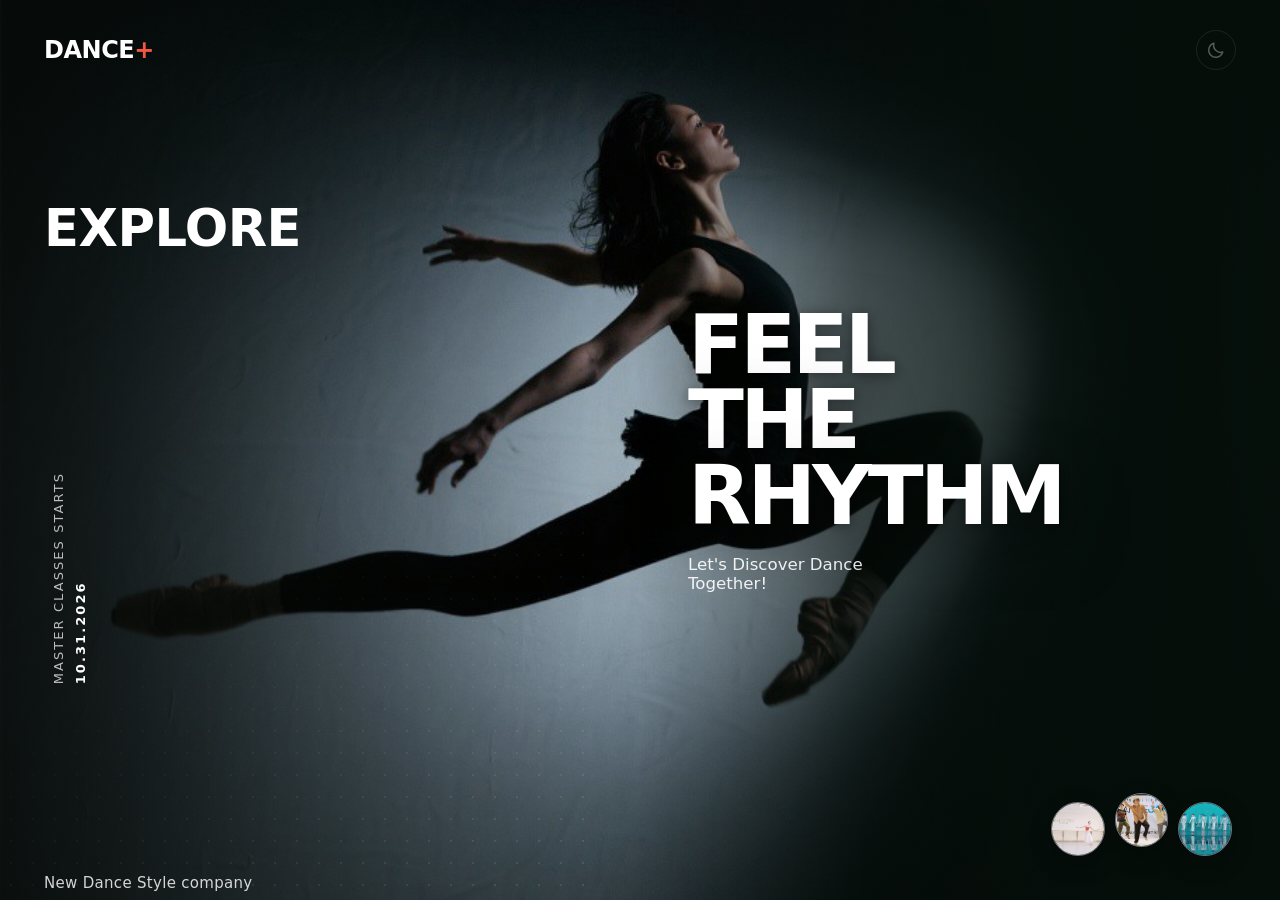
==== commit 2aa519f9: "feat: 合入协作者新版前端——课程大厅弧形布局/录制回放重构/古风改 H.264 主时间轴对齐/播放图标与评分带/回放摄像头小窗；后端保持不变；重新移植内置课程 backendId 关联、教学画布" ====
--- a/index.html
+++ b/index.html
@@ -6,7 +6,11 @@
   <meta name="theme-color" content="#0f1512" />
   <meta name="description" content="DANCE+ · 舞蹈学习助手：教学视频切片、摄像头实时骨架对比、练习录制与纠错回放。" />
   <title>DANCE+ · 舞蹈学习助手</title>
-  <link rel="stylesheet" href="css/style.css" />
+  <link rel="preconnect" href="https://trae-api-cn.mchost.guru" />
+  <!-- 封面图预加载：进入页面即解码，避免淡入时出现空白帧 -->
+  <link rel="preload" as="image" href="assets/media/chinese-cover.jpg" />
+  <link rel="preload" as="image" href="assets/media/ballet-cover.jpg" />
+  <link rel="stylesheet" href="css/style.css?v=20261116z" />
 </head>
 <body>
 
@@ -24,15 +28,26 @@
   <symbol id="i-close" viewBox="0 0 24 24"><path d="m6 6 12 12M18 6 6 18"/></symbol>
   <symbol id="i-trash" viewBox="0 0 24 24"><path d="M4 7h16M9.5 7V4.8h5V7M6.5 7l1 12.2h9L17.5 7"/></symbol>
   <symbol id="i-upload" viewBox="0 0 24 24"><path d="M12 16V4m0 0L7.5 8.5M12 4l4.5 4.5M4.5 16.5V19a1.5 1.5 0 0 0 1.5 1.5h12a1.5 1.5 0 0 0 1.5-1.5v-2.5"/></symbol>
+  <symbol id="i-folder" viewBox="0 0 24 24"><path d="M3 8a2 2 0 0 1 2-2h3.2l2 2.4H19a2 2 0 0 1 2 2v6.6a2 2 0 0 1-2 2H5a2 2 0 0 1-2-2Z"/></symbol>
+  <symbol id="i-sidebar" viewBox="0 0 24 24"><rect x="3.2" y="4.6" width="17.6" height="14.8" rx="3.4"/><path d="M9.6 4.9v14.2"/></symbol>
   <symbol id="i-spark" viewBox="0 0 24 24"><path d="M12 3.5 13.9 9l5.6 2-5.6 2L12 18.5 10.1 13 4.5 11l5.6-2L12 3.5Z"/></symbol>
   <symbol id="i-menu" viewBox="0 0 24 24"><path d="M4 7h16M4 12h16M4 17h16"/></symbol>
   <symbol id="i-arrow" viewBox="0 0 24 24"><path d="M4 12h15m0 0-6-6m6 6-6 6"/></symbol>
+  <!-- 播放 / 暂停：实心图形，靠 fill 呈现，和线性图标区分开 -->
+  <symbol id="i-play" viewBox="0 0 24 24"><path fill="currentColor" stroke="none" d="M8.4 5.32c0-.83.9-1.34 1.61-.92l8.9 5.28a1.07 1.07 0 0 1 0 1.84l-8.9 5.28c-.71.42-1.61-.09-1.61-.92Z"/></symbol>
+  <symbol id="i-pause" viewBox="0 0 24 24"><path fill="currentColor" stroke="none" d="M7.4 5.2h3.3v13.6H7.4zM13.3 5.2h3.3v13.6h-3.3z"/></symbol>
+  <!-- 分屏：左视频 + 右摄像头 -->
+  <symbol id="i-split" viewBox="0 0 24 24"><rect x="2.8" y="5.2" width="11.4" height="13.6" rx="2.6"/><rect x="16.4" y="5.2" width="4.8" height="13.6" rx="2"/><path d="M8.5 10.4v3.2"/></symbol>
+  <!-- 全屏：四角展开 -->
+  <symbol id="i-expand" viewBox="0 0 24 24"><path d="M9.4 4.4H4.4v5M14.6 4.4h5v5M14.6 19.6h5v-5M9.4 19.6h-5v-5"/></symbol>
 </svg>
 
 <!-- ======================= 封面 ======================= -->
 <section class="cover is-active" id="view-cover" data-view="cover">
-  <div class="cover__photo" role="img" aria-label="舞者在工作室中起舞"></div>
-  <div class="cover__veil"></div>
+  <!-- 背景图：沿用原有的封面主视觉，整个页面生命周期内固定常驻，不切换、不缩放、不替换。
+       人物即照片中的舞者，通过 background-position 精确落在画面正中。 -->
+  <div class="cover__bg" role="img" aria-label="舞者在工作室中起舞"></div>
+  <div class="cover__veil" aria-hidden="true"></div>
   <div class="cover__texture" aria-hidden="true"></div>
 
   <header class="cover__top">
@@ -49,7 +64,7 @@
   </div>
 
   <div class="cover__right">
-    <h1 class="cover__headline">FEEL<br />THE RHYTHM</h1>
+    <h1 class="cover__headline"><span class="cover__line">FEEL</span><span class="cover__line">THE RHYTHM</span></h1>
     <p class="cover__sub">Let's Discover Dance Together!</p>
     <div class="cover__bottom">
       <div class="cover__thumbs" id="cover-thumbs">
@@ -147,24 +162,28 @@
       <section class="view" id="view-home" data-view="home">
         <div class="page">
           <header class="page__head">
-            <div>
+            <div class="page__head-text">
               <p class="eyebrow">YOUR DAILY PRACTICE</p>
-              <h2>Recommended for you</h2>
+              <div class="page__title">
+                <h2>Recommended for you</h2>
+                <button class="folder-btn icon-tip icon-tip--below" id="home-refresh" type="button"
+                  aria-label="刷新视频库" data-tip="刷新视频库">
+                  <svg><use href="#i-folder"/></svg>
+                </button>
+              </div>
               <p class="lede" id="home-sub">从教学视频库开始今天的练习</p>
             </div>
-            <button class="btn btn--soft" id="home-refresh" type="button">刷新视频库</button>
           </header>
 
-          <div class="carousel" id="home-carousel">
-            <button class="carousel__arrow" type="button" data-dir="-1" aria-label="向左浏览">
+          <!-- 环形扇面轮播：中心卡最大，其余卡片沿圆弧向上/向下旋转排布 -->
+          <div class="rec" id="home-carousel">
+            <button class="rec-arrow rec-arrow--prev" type="button" data-dir="-1" aria-label="上一张课程">
               <svg><use href="#i-left"/></svg>
             </button>
-            <div class="carousel__track" id="home-carousel-track">
-              <div class="card-skeleton"></div>
-              <div class="card-skeleton"></div>
-              <div class="card-skeleton"></div>
-            </div>
-            <button class="carousel__arrow" type="button" data-dir="1" aria-label="向右浏览">
+            <div class="rec-stage" id="home-carousel-track">
+              <div class="rec-skeleton"></div>
+            </div>
+            <button class="rec-arrow rec-arrow--next" type="button" data-dir="1" aria-label="下一张课程">
               <svg><use href="#i-right"/></svg>
             </button>
           </div>
@@ -178,18 +197,6 @@
             <svg class="upload-card__arrow"><use href="#i-arrow"/></svg>
           </button>
 
-          <div class="home-bottom">
-            <form class="search-pill" id="search-form" role="search">
-              <span class="search-pill__icon"><svg><use href="#i-mic"/></svg></span>
-              <input id="search-input" type="search" autocomplete="off" placeholder="搜索教学视频、课程或风格…" aria-label="搜索教学视频" />
-              <button class="search-pill__go" type="submit">搜索</button>
-            </form>
-            <button class="upload-square" id="upload-square" type="button" aria-label="上传教学视频">
-              <svg><use href="#i-upload"/></svg>
-            </button>
-          </div>
-          <div class="search-results" id="search-results"></div>
-          <p class="status-line" id="library-status">正在连接后端…</p>
         </div>
       </section>
 
@@ -199,11 +206,19 @@
           <aside class="cat-rail">
             <h3>Categories</h3>
             <div class="cat-list" id="category-list" role="list"></div>
+            <div class="cat-rail__foot">
+              <!-- 课程页里「个人区」从导航搬到分类面板底部（JS 移动 .rail__foot 节点） -->
+              <div class="cat-rail__profile" id="classes-profile-slot"></div>
+              <button class="rail-trigger icon-tip icon-tip--above" id="classes-rail-trigger" type="button"
+                aria-controls="rail" aria-expanded="false" aria-label="展开学习导航" data-tip="学习导航">
+                <svg><use href="#i-sidebar"/></svg>
+              </button>
+            </div>
           </aside>
 
           <div class="classes__stage">
             <img class="classes__bg" id="classes-bg" alt=""
-              src="assets/media/hero-01-classes-studio.jpg"
+              src="https://trae-api-cn.mchost.guru/api/ide/v1/text_to_image?prompt=bright%20minimal%20dance%20studio%20interior%20with%20wooden%20floor%20and%20large%20mirrors%2C%20soft%20daylight%2C%20empty%20room%2C%20architectural%20photography&image_size=landscape_16_9"
               loading="lazy" />
             <div class="classes__wash" aria-hidden="true"></div>
             <div class="classes__hint">
@@ -213,14 +228,14 @@
             </div>
 
             <div class="arc" id="class-arc" hidden>
-              <button class="arc__nav arc__nav--prev" type="button" data-arc-dir="-1" aria-label="上一个精选课程">
-                <svg><use href="#i-left"/></svg>
-              </button>
               <div class="arc__stage" id="arc-stage"></div>
-              <button class="arc__nav arc__nav--next" type="button" data-arc-dir="1" aria-label="下一个精选课程">
-                <svg><use href="#i-right"/></svg>
-              </button>
               <div class="arc__footer">
+                <button class="arc__nav" type="button" data-arc-dir="-1" aria-label="上一个精选课程">
+                  <svg><use href="#i-left"/></svg>
+                </button>
+                <button class="arc__nav" type="button" data-arc-dir="1" aria-label="下一个精选课程">
+                  <svg><use href="#i-right"/></svg>
+                </button>
                 <div class="arc__dots" id="arc-dots"></div>
                 <span class="arc__counter" id="arc-counter">01 / 07</span>
               </div>
@@ -277,6 +292,7 @@
               <video id="teach-video" class="teach-video" playsinline preload="metadata"></video>
               <canvas id="teach-overlay" class="teach-overlay"></canvas>
               <div class="overlap-badge" id="overlap-badge" hidden>重合 --%</div>
+              <div class="coach-tip" id="coach-tip" hidden></div>
 
               <div class="stage__top">
                 <button class="glass-btn" id="learn-back" type="button" aria-label="返回">
@@ -430,22 +446,22 @@
           <div class="about-grid">
             <figure class="about-card about-card--wide">
               <img alt="用手机录制舞蹈练习" loading="lazy"
-                src="assets/media/hero-02-recording-tripod.jpg" />
+                src="https://trae-api-cn.mchost.guru/api/ide/v1/text_to_image?prompt=close%20up%20of%20a%20smartphone%20on%20a%20tripod%20recording%20a%20dancer%20in%20a%20bright%20studio%2C%20soft%20natural%20light%2C%20shallow%20depth%20of%20field&image_size=landscape_16_9" />
               <figcaption><b>一块屏幕，两种视角</b><span>教学视频与你的摄像头画面实时同屏，动作差异一眼可见。</span></figcaption>
             </figure>
             <figure class="about-card">
               <img alt="骨骼姿态分析可视化" loading="lazy"
-                src="assets/media/hero-03-neon-pose.jpg" />
+                src="https://trae-api-cn.mchost.guru/api/ide/v1/text_to_image?prompt=abstract%20green%20neon%20skeleton%20pose%20lines%20overlaid%20on%20a%20dancer%20silhouette%2C%20dark%20background%2C%20technology%20visualization&image_size=landscape_16_9" />
               <figcaption><b>33 个关键点</b><span>MediaPipe 实时推理，骨架与人物剪影同时叠加。</span></figcaption>
             </figure>
             <figure class="about-card">
               <img alt="一起跳舞的年轻人" loading="lazy"
-                src="assets/media/hero-04-group-dance.jpg" />
+                src="https://trae-api-cn.mchost.guru/api/ide/v1/text_to_image?prompt=group%20of%20young%20people%20dancing%20together%20in%20a%20studio%2C%20joyful%2C%20warm%20light%2C%20candid%20photography&image_size=landscape_16_9" />
               <figcaption><b>为学习者设计</b><span>7 秒切片、五档倍速、全部片段自动循环，跟得上才算学会。</span></figcaption>
             </figure>
             <figure class="about-card about-card--wide">
               <img alt="动作分析界面" loading="lazy"
-                src="assets/media/hero-05-analysis-dashboard.jpg" />
+                src="https://trae-api-cn.mchost.guru/api/ide/v1/text_to_image?prompt=laptop%20on%20a%20desk%20showing%20a%20motion%20analysis%20dashboard%2C%20dance%20studio%20background%2C%20evening%20light&image_size=landscape_16_9" />
               <figcaption><b>录下来，再纠正</b><span>练习过程自动录制，回放时把教学轮廓映射到你的身上。</span></figcaption>
             </figure>
           </div>
@@ -523,53 +539,70 @@
 
       <!-- ---------- 纠错回放 ---------- -->
       <section class="view view--stage" id="view-correct" data-view="correct">
-        <div class="replay">
-          <div class="replay__side">
-            <button class="replay-thumb" id="clip-prev" type="button">
-              <img id="clip-prev-img" alt="" />
-              <span>上一条</span>
-            </button>
-            <button class="replay-thumb" id="clip-next" type="button">
-              <img id="clip-next-img" alt="" />
-              <span>下一条</span>
-            </button>
-          </div>
-
-          <div class="replay__main">
+        <div class="replay is-cinema" id="replay-root">
+          <div class="replay__main" id="replay-main">
+            <div class="replay__stage" id="replay-stage">
+              <div class="replay__lane">
+                <video id="replay-video" class="replay-video" playsinline preload="metadata" hidden></video>
+                <canvas id="replay-canvas"></canvas>
+                <span class="replay__seg-tag" id="replay-seg-tag">第 1 段</span>
+              </div>
+
+              <!-- 分屏模式：右侧摄像头 + 骨骼提取窗口 -->
+              <aside class="replay-cam" id="replay-cam" hidden>
+                <video id="replay-cam-video" class="replay-cam__video mirrored" autoplay muted playsinline></video>
+                <canvas id="replay-cam-overlay" class="replay-cam__overlay mirrored"></canvas>
+                <span class="replay-cam__tag">YOU</span>
+                <p class="replay-cam__note" id="replay-cam-note">正在打开摄像头…</p>
+                <button class="replay-cam__retry" id="replay-cam-retry" type="button" hidden>重试连接</button>
+              </aside>
+            </div>
+
             <div class="replay__top">
               <button class="glass-btn" id="correct-back" type="button" aria-label="返回">
                 <svg><use href="#i-left"/></svg>
               </button>
               <span class="replay-status" id="replay-status">未选择回放</span>
-            </div>
-            <video id="replay-video" class="replay-video" playsinline preload="metadata" hidden></video>
-            <canvas id="replay-canvas"></canvas>
+              <button class="replay__mode" id="replay-mode" type="button" aria-pressed="false"
+                aria-label="切换全屏视频 / 骨骼分屏" title="切换全屏视频 / 骨骼分屏">
+                <svg><use href="#i-split"/></svg>
+              </button>
+            </div>
+
             <button class="heart-btn heart-btn--canvas" id="replay-fav" type="button" aria-label="收藏回放" aria-pressed="false">
               <svg><use href="#i-heart"/></svg>
             </button>
           </div>
 
-          <div class="replay__dock">
-            <div class="error-ribbon" id="error-ribbon" aria-label="动作跟随度"></div>
-            <div class="error-legend">
-              <span><i class="ok"></i>跟随良好</span>
-              <span><i class="bad"></i>需要纠正</span>
+          <div class="replay__dock" id="replay-dock">
+            <!-- 跟随度分段条：每块 = 一个切片，块内小格 = 该段的跟随情况，点哪跳哪 -->
+            <div class="replay-ribbon" id="error-ribbon" role="group"
+              aria-label="动作跟随度分段条，点击可跳转到对应片段"></div>
+
+            <div class="replay-meta">
+              <div class="error-legend">
+                <span><i class="ok"></i>跟随良好</span>
+                <span><i class="bad"></i>需要纠正</span>
+              </div>
               <b id="match-score">--</b>
             </div>
 
             <div class="dock-row">
-              <button class="circle-btn" id="replay-toggle" type="button" aria-label="播放或暂停">播放</button>
+              <button class="circle-btn circle-btn--icon" id="replay-toggle" type="button" aria-label="播放">
+                <svg><use href="#i-play"/></svg>
+              </button>
               <input class="seek" type="range" id="replay-seek" min="0" max="1000" value="0" step="1" aria-label="回放进度" />
               <span class="dock-time" id="replay-time">00:00 / 00:00</span>
               <label class="chip-check"><input type="checkbox" id="replay-compare" checked /><span>教学轮廓</span></label>
             </div>
 
-            <div class="filmstrip" id="correct-carousel">
-              <button class="filmstrip__nav" type="button" data-dir="-1" aria-label="向左">
+            <!-- 片段轮播：复用首页那套分层堆叠算法，左右箭头逐段切换 -->
+            <div class="replay-strip" id="correct-carousel">
+              <button class="rec-arrow rec-arrow--prev" type="button" data-dir="-1" aria-label="上一段">
                 <svg><use href="#i-left"/></svg>
               </button>
-              <div class="filmstrip__track" id="correct-filmstrip"></div>
-              <button class="filmstrip__nav" type="button" data-dir="1" aria-label="向右">
+              <div class="rec-stage replay-strip__stage" id="correct-filmstrip"></div>
+              <button class="rec-arrow rec-arrow--next" type="button" data-dir="1" aria-label="下一段">
                 <svg><use href="#i-right"/></svg>
               </button>
             </div>
@@ -578,6 +611,24 @@
       </section>
 
     </main>
+
+    <!-- 底部停靠区：与左侧导航栏底边齐平（独立于滚动区，始终贴底） -->
+    <div class="home-dock">
+      <div class="home-dock__inner">
+        <p class="status-line" id="library-status">正在连接后端…</p>
+        <div class="search-results" id="search-results"></div>
+        <div class="home-bottom">
+          <form class="search-pill" id="search-form" role="search">
+            <span class="search-pill__icon"><svg><use href="#i-mic"/></svg></span>
+            <input id="search-input" type="search" autocomplete="off" placeholder="搜索教学视频、课程或风格…" aria-label="搜索教学视频" />
+            <button class="search-pill__go" type="submit">搜索</button>
+          </form>
+          <button class="upload-square" id="upload-square" type="button" aria-label="上传教学视频">
+            <svg><use href="#i-upload"/></svg>
+          </button>
+        </div>
+      </div>
+    </div>
   </div>
 </div>
 
@@ -613,6 +664,6 @@
 
 <div class="toast-stack" id="toast-stack" aria-live="polite"></div>
 
-<script type="module" src="js/app.js"></script>
+<script type="module" src="js/app.js?v=20261116z"></script>
 </body>
 </html>
--- a/css/style.css
+++ b/css/style.css
@@ -157,43 +157,102 @@
 .cover {
   position: fixed;
   inset: 0;
+  z-index: 30;
   display: none;
   overflow: hidden;
   color: #fff;
-  background: linear-gradient(90deg, #0a0e0c 0%, #0a0e0c 50%, #0e7a3f 50%, #0e7a3f 100%);
+  background: #0a0e0c;
   isolation: isolate;
+  transition: opacity 0.56s var(--ease), transform 0.56s var(--ease);
 }
 .cover.is-active { display: block; }
 
-.cover__photo {
+/* 离开封面：用 keyframes 而不是 transition，保证任何情况下都完整播完淡出，
+   不会因为与路由切换发生在同一帧而被浏览器合并成硬切。 */
+.cover.is-leaving {
+  display: block;
+  pointer-events: none;
+  animation: cover-out 0.6s var(--ease) both;
+}
+@keyframes cover-out {
+  from { opacity: 1; transform: scale(1); }
+  to { opacity: 0; transform: scale(1.02); }
+}
+
+/* 背景图：整个页面生命周期内只此一张，固定常驻，不切换、不缩放、不替换。
+   人物就是这张照片里的舞者，靠 background-position 精确居中于画面正中。 */
+.cover__bg {
   position: absolute;
   inset: 0;
-  background-image: url('../assets/media/hero-06-dancer-leap.jpg');
+  z-index: 0;
+  background-image: url('../assets/media/cover-hero.jpg');
+  background-repeat: no-repeat;
+  background-position: 50% 38%;
   background-size: cover;
-  background-position: 50% 42%;
-  mix-blend-mode: luminosity;
-  opacity: 0.92;
-  filter: contrast(1.06) brightness(1.02);
-  transform: scale(1.02);
-  animation: cover-breathe 22s ease-in-out infinite alternate;
-}
-@keyframes cover-breathe {
-  from { transform: scale(1.02); }
-  to { transform: scale(1.08); }
+}
+
+/* 封面文字入场：上滑 / 左滑 + 淡入，逐项错峰，收尾平滑无回弹 */
+@keyframes cover-rise {
+  from { opacity: 0; transform: translate3d(0, 32px, 0); }
+  to { opacity: 1; transform: translate3d(0, 0, 0); }
+}
+@keyframes cover-slide-in {
+  from { opacity: 0; transform: translate3d(-36px, 0, 0); }
+  to { opacity: 1; transform: translate3d(0, 0, 0); }
+}
+@keyframes cover-drop {
+  from { opacity: 0; transform: translate3d(0, -20px, 0); }
+  to { opacity: 1; transform: translate3d(0, 0, 0); }
+}
+@keyframes cover-fade {
+  from { opacity: 0; }
+  to { opacity: 1; }
+}
+@keyframes cover-drop {
+  from { opacity: 0; transform: translate3d(0, -20px, 0); }
+  to { opacity: 1; transform: translate3d(0, 0, 0); }
+}
+@keyframes cover-fade {
+  from { opacity: 0; }
+  to { opacity: 1; }
+}
+
+/* 文字入场：每项 1s 慢慢滑入，按视线顺序错峰，最后一项在 1.85s 收尾，
+   给 3s 的自动进场留出完整的静止可读时间。 */
+.cover.is-active .cover__top { animation: cover-drop 0.9s var(--ease) both 0.05s; }
+.cover.is-active .cover__explore { animation: cover-slide-in 1s var(--ease) both 0.25s; }
+.cover.is-active .cover__line { animation: cover-rise 1s var(--ease) both; }
+.cover.is-active .cover__line:nth-child(1) { animation-delay: 0.35s; }
+.cover.is-active .cover__line:nth-child(2) { animation-delay: 0.5s; }
+.cover.is-active .cover__sub { animation: cover-rise 1s var(--ease) both 0.7s; }
+.cover.is-active .cover__date { animation: cover-fade 1s var(--ease) both 0.55s; }
+.cover.is-active .cover__foot { animation: cover-rise 1s var(--ease) both 0.7s; }
+.cover.is-active .cover__thumbs { animation: cover-rise 1s var(--ease) both 0.85s; }
+
+/* 尊重系统的「减少动态效果」：只关掉放大位移，保留 1s 淡入，保证文字不是硬蹦出来 */
+@media (prefers-reduced-motion: reduce) {
+  .cover.is-active .cover__top,
+  .cover.is-active .cover__explore,
+  .cover.is-active .cover__foot,
+  .cover.is-active .cover__line,
+  .cover.is-active .cover__sub,
+  .cover.is-active .cover__thumbs { animation-name: cover-fade; }
 }
 
 .cover__veil {
   position: absolute;
   inset: 0;
+  z-index: 1;
   background:
-    linear-gradient(90deg, rgba(8, 12, 10, 0.92) 0%, rgba(8, 12, 10, 0.28) 43%, rgba(12, 108, 55, 0.12) 58%, rgba(8, 70, 38, 0.55) 100%),
-    radial-gradient(70% 90% at 78% 40%, rgba(0, 0, 0, 0) 30%, rgba(4, 10, 7, 0.55) 100%);
+    linear-gradient(90deg, rgba(6, 10, 8, 0.82) 0%, rgba(6, 10, 8, 0.42) 22%, rgba(6, 10, 8, 0.08) 46%, rgba(6, 10, 8, 0.2) 62%, rgba(5, 16, 11, 0.6) 82%, rgba(4, 12, 8, 0.82) 100%),
+    radial-gradient(78% 96% at 50% 44%, rgba(0, 0, 0, 0) 32%, rgba(3, 8, 6, 0.58) 100%);
 }
 
 .cover__texture {
   position: absolute;
   left: 0;
   bottom: 0;
+  z-index: 1;
   width: 46%;
   height: 42%;
   background-image: radial-gradient(rgba(255, 255, 255, 0.22) 1px, transparent 1px);
@@ -280,6 +339,8 @@
   flex-direction: column;
   justify-content: center;
   padding: 0 48px;
+  /* 标题区压暗：人物居中后标题会压到人物右缘，用自身背景垫一层渐变保证可读 */
+  background: linear-gradient(90deg, rgba(6, 14, 10, 0) 0%, rgba(6, 14, 10, 0.5) 34%, rgba(6, 16, 11, 0.72) 100%);
 }
 
 .cover__headline {
@@ -287,8 +348,9 @@
   line-height: 0.92;
   font-weight: 800;
   letter-spacing: -0.045em;
-  text-shadow: 0 20px 60px rgba(0, 0, 0, 0.35);
-}
+  text-shadow: 0 22px 60px rgba(0, 0, 0, 0.55), 0 2px 14px rgba(0, 0, 0, 0.42);
+}
+.cover__line { display: block; }
 .cover__sub {
   margin-top: 22px;
   font-size: clamp(15px, 1.3vw, 19px);
@@ -344,6 +406,12 @@
   padding: 14px;
 }
 .shell[hidden] { display: none; }
+/* 封面退场时外壳同步淡入，形成交叉过渡 */
+.shell.is-entering { animation: shell-in 0.56s var(--ease) both; }
+@keyframes shell-in {
+  from { opacity: 0; transform: scale(0.99); }
+  to { opacity: 1; transform: scale(1); }
+}
 .shell.is-immersive { grid-template-columns: minmax(0, 1fr); }
 .shell.is-immersive .rail,
 .shell.is-immersive .topbar { display: none; }
@@ -366,6 +434,41 @@
 .rail__nav { flex: 1; min-height: 0; overflow-y: auto; display: flex; flex-direction: column; gap: 8px; }
 .rail__nav::-webkit-scrollbar { width: 4px; }
 .rail__nav::-webkit-scrollbar-thumb { background: rgba(15, 21, 18, 0.18); border-radius: 4px; }
+
+/* 课程页（桌面）：左侧导航默认收起成 Categories 底部的图标，
+   点开后仍是「原来的位置」——屏幕左侧、和常驻时同一个坐标，只是改成压在页面上。 */
+@media (min-width: 961px) {
+  body.is-classes .shell { grid-template-columns: minmax(0, 1fr); }
+  body.is-classes .rail {
+    position: fixed;
+    z-index: 90;
+    left: 14px;
+    top: 14px;
+    bottom: 14px;
+    width: 282px;
+    max-width: calc(100vw - 28px);
+    opacity: 0;
+    visibility: hidden;
+    transform: translateX(calc(-100% - 28px));
+    box-shadow: var(--shadow-lg);
+    transition: transform 0.32s var(--ease), opacity 0.24s var(--ease), visibility 0.32s;
+  }
+  body.is-classes .shell.is-rail-open .rail {
+    opacity: 1;
+    visibility: visible;
+    transform: none;
+  }
+  body.is-classes .rail__close { display: inline-grid; }
+  body.is-classes .rail-scrim {
+    display: block;
+    position: fixed;
+    inset: 0;
+    z-index: 89;
+    background: rgba(8, 13, 10, 0.34);
+    backdrop-filter: blur(2px);
+  }
+  body.is-classes .rail-scrim[hidden] { display: none; }
+}
 
 .rail-item { border-radius: var(--radius-md); overflow: hidden; }
 .rail-item__head {
@@ -516,8 +619,66 @@
   gap: 24px;
   padding: 14px 4px 26px;
 }
+.page__head > div { flex: 1; min-width: 0; }
+/* 标题行：文件夹按钮与大标题底部对齐（align-items: flex-end 保证文字基线变化时仍贴底） */
+.page__title {
+  display: flex;
+  align-items: flex-end;
+  justify-content: space-between;
+  gap: 20px;
+}
+.page__title h2 { min-width: 0; }
 .page__head h2 { font-size: clamp(28px, 3vw, 40px); letter-spacing: -0.03em; font-weight: 700; }
 .lede { margin-top: 10px; font-size: 14px; color: var(--muted); max-width: 62ch; line-height: 1.6; }
+
+/* 纯图标按钮的悬停/聚焦文字提示（全站同一套视觉，文字由 data-tip 提供） */
+.icon-tip { position: relative; }
+.icon-tip::after {
+  content: attr(data-tip);
+  position: absolute;
+  z-index: 8;
+  padding: 7px 10px;
+  border-radius: 9px;
+  background: var(--text);
+  color: var(--paper);
+  font-size: 12px;
+  font-weight: 600;
+  line-height: 1;
+  white-space: nowrap;
+  opacity: 0;
+  pointer-events: none;
+  transition: opacity 0.18s var(--ease), transform 0.18s var(--ease);
+}
+.icon-tip--below::after { top: calc(100% + 10px); right: 0; transform: translateY(-4px); }
+.icon-tip--above::after { bottom: calc(100% + 10px); right: 0; transform: translateY(4px); }
+.icon-tip:hover::after,
+.icon-tip:focus-visible::after { opacity: 1; transform: none; }
+
+/* 视频库（文件夹）图标按钮：与 .btn--soft 同一套面色，仅把胶囊换成圆形 */
+.folder-btn {
+  position: relative;
+  flex: 0 0 auto;
+  display: inline-grid;
+  place-items: center;
+  width: 44px;
+  height: 44px;
+  border-radius: 999px;
+  background: var(--surface);
+  border: 1px solid var(--line);
+  color: var(--text);
+  box-shadow: var(--shadow-sm);
+  transition: color 0.2s, border-color 0.2s, box-shadow 0.2s, transform 0.15s var(--ease);
+}
+.folder-btn:hover { color: var(--brand); border-color: var(--brand); box-shadow: var(--shadow-md); transform: translateY(-2px); }
+.folder-btn:active { transform: scale(0.95); }
+.folder-btn svg { width: 21px; height: 21px; }
+.folder-btn.is-refreshing svg { animation: folder-pop 0.6s var(--ease); }
+@keyframes folder-pop {
+  0% { transform: none; }
+  40% { transform: translateY(-3px) rotate(-7deg); }
+  70% { transform: translateY(1px) rotate(3deg); }
+  100% { transform: none; }
+}
 
 .empty-hint { padding: 22px 14px; font-size: 13px; color: var(--muted); line-height: 1.7; text-align: center; }
 .status-line { margin-top: 14px; font-size: 12px; color: var(--muted); min-height: 18px; }
@@ -526,19 +687,58 @@
    首页
    ========================================================================== */
 
-.carousel { position: relative; display: flex; align-items: center; gap: 10px; }
-.carousel__track {
-  flex: 1;
-  min-width: 0;
-  display: flex;
-  gap: 18px;
-  padding: 6px 4px 14px;
-  overflow-x: auto;
-  scroll-snap-type: x mandatory;
-  scrollbar-width: none;
-}
-.carousel__track::-webkit-scrollbar { display: none; }
-.carousel__arrow {
+/* 横向堆叠轮播：中心卡 1×，相邻卡 0.919×、外圈卡 0.791×，位移与透明度逐层递减 */
+.rec { position: relative; padding: 0 52px; }
+.rec-stage {
+  /* 中心卡宽：随视口伸缩，卡高固定为其 171/278，保证和设计稿同一比例 */
+  --w: clamp(196px, 23vw, 292px);
+  position: relative;
+  height: calc(var(--w) * 0.6151 + 38px);
+  touch-action: pan-y;
+}
+.rec-stage .vcard {
+  position: absolute;
+  left: 50%;
+  top: 50%;
+  flex: none;
+  width: var(--w);
+  height: calc(var(--w) * 0.6151);
+  margin: 0;
+  border-radius: 12px;
+  box-shadow: 0 4px 10px rgba(0, 0, 0, 0.22);
+  transform: translate(-50%, -50%) translateX(calc(var(--x, 0) * 1%)) scale(var(--s, 1));
+  opacity: var(--o, 1);
+  transition: transform 0.55s var(--ease), opacity 0.45s var(--ease), box-shadow 0.35s var(--ease);
+  will-change: transform, opacity;
+}
+/* 覆盖基础 .vcard 的悬停上浮，避免和定位用的 transform 打架 */
+.rec-stage .vcard:hover {
+  transform: translate(-50%, -50%) translateX(calc(var(--x, 0) * 1%)) scale(var(--s, 1));
+  box-shadow: 0 10px 26px rgba(0, 0, 0, 0.26);
+}
+/* 只让中心卡阴影更重，视觉焦点始终在中间 */
+.rec-stage .vcard.is-center:hover { box-shadow: 0 14px 32px rgba(0, 0, 0, 0.3); }
+.rec-stage .vcard__img { transition: transform 0.6s var(--ease); }
+.rec-stage .vcard:hover .vcard__img { transform: scale(1.045); }
+.rec-stage .vcard.is-offstage { pointer-events: none; }
+
+.rec-skeleton {
+  position: absolute;
+  left: 50%;
+  top: 50%;
+  width: var(--w);
+  height: calc(var(--w) * 0.6151);
+  border-radius: 12px;
+  transform: translate(-50%, -50%);
+  background: linear-gradient(100deg, var(--surface-2) 20%, var(--surface) 40%, var(--surface-2) 60%);
+  background-size: 220% 100%;
+  animation: shimmer 1.4s linear infinite;
+}
+
+.rec-arrow {
+  position: absolute;
+  top: 50%;
+  z-index: 20;
   display: grid;
   place-items: center;
   width: 42px;
@@ -547,12 +747,25 @@
   background: var(--surface);
   border: 1px solid var(--line);
   color: var(--text);
-  flex-shrink: 0;
   box-shadow: var(--shadow-sm);
-  transition: background-color 0.2s, transform 0.15s;
-}
-.carousel__arrow:hover { background: var(--sage); }
-.carousel__arrow:active { transform: scale(0.94); }
+  transform: translateY(-50%);
+  transition: background-color 0.2s, box-shadow 0.2s, transform 0.15s;
+}
+.rec-arrow--prev { left: 0; }
+.rec-arrow--next { right: 0; }
+.rec-arrow:hover { background: var(--sage); box-shadow: var(--shadow-md); }
+.rec-arrow:active { transform: translateY(-50%) scale(0.92); }
+.rec-stage .vcard--add { box-shadow: none; }
+
+/* 窄屏：只保留中心 + 相邻两层，外圈卡退场 */
+@media (max-width: 760px) {
+  .rec { padding: 0 6px; }
+  .rec-stage { --w: min(64vw, 262px); }
+  .rec-stage .vcard[data-level='2'] { opacity: 0; pointer-events: none; }
+  .rec-arrow { width: 36px; height: 36px; }
+  .rec-arrow--prev { left: -2px; }
+  .rec-arrow--next { right: -2px; }
+}
 
 .vcard {
   position: relative;
@@ -621,14 +834,6 @@
 .vcard--add span { display: grid; place-items: center; gap: 8px; font-size: 13px; font-weight: 600; }
 .vcard--add svg { width: 26px; height: 26px; }
 
-.card-skeleton {
-  flex: 0 0 268px;
-  height: 210px;
-  border-radius: var(--radius-lg);
-  background: linear-gradient(100deg, var(--surface-2) 20%, var(--surface) 40%, var(--surface-2) 60%);
-  background-size: 220% 100%;
-  animation: shimmer 1.4s linear infinite;
-}
 @keyframes shimmer {
   from { background-position: 130% 0; }
   to { background-position: -30% 0; }
@@ -665,6 +870,24 @@
 .upload-card:hover .upload-card__arrow { transform: translateX(5px); color: var(--brand); }
 
 .home-bottom { display: flex; align-items: center; gap: 14px; margin-top: 34px; }
+
+/* 底部停靠区：作为 .app 的底栏，独立于 .main 滚动区，
+   底边永远与左侧导航栏（.rail）底边齐平 */
+.home-dock {
+  display: none;
+  flex-shrink: 0;
+  padding: 0 18px;
+}
+body.is-home .home-dock { display: block; }
+.home-dock__inner { max-width: 1180px; margin: 0 auto; padding-top: 20px; }
+.home-dock .status-line { margin: 0 0 10px; }
+.home-dock .search-results {
+  margin-top: 0;
+  margin-bottom: 10px;
+  max-height: min(38vh, 320px);
+  overflow-y: auto;
+}
+.home-dock .home-bottom { margin-top: 0; }
 
 .search-pill {
   display: flex;
@@ -756,13 +979,18 @@
   display: flex;
   flex-direction: column;
   gap: 12px;
-  padding: 22px 18px;
+  /* 底边留白交给 sticky 的 .cat-rail__foot 自己带，避免内容从它下方漏出来 */
+  padding: 22px 18px 0;
   border-radius: var(--radius-xl);
   background: var(--surface);
   border: 1px solid var(--line);
   box-shadow: var(--shadow-sm);
   overflow-y: auto;
-}
+  /* 分类项不多，滚动条会破坏面板边缘的干净感，隐藏之（滚轮/触控板仍可滚动） */
+  scrollbar-width: none;
+  -ms-overflow-style: none;
+}
+.cat-rail::-webkit-scrollbar { width: 0; height: 0; display: none; }
 .cat-rail h3 { font-size: 20px; font-weight: 700; padding: 0 6px 6px; letter-spacing: -0.02em; }
 .cat-list { display: flex; flex-direction: column; gap: 4px; }
 .cat {
@@ -775,6 +1003,43 @@
 }
 .cat:hover { background: var(--sage); transform: translateX(3px); }
 .cat.is-active { background: var(--brand); color: #fff; font-weight: 600; box-shadow: 0 8px 20px rgba(21, 137, 74, 0.22); }
+
+/* Categories 面板最下部：个人区 + 把整条左侧学习导航折叠成的图标
+   （sticky 让它在面板内容超高、分类列表滚动时仍贴在底部） */
+.cat-rail__foot {
+  position: sticky;
+  bottom: 0;
+  z-index: 1;
+  margin-top: auto;
+  padding: 14px 0 22px;
+  border-top: 1px solid var(--line);
+  background: var(--surface);
+  display: flex;
+  align-items: center;
+  gap: 10px;
+}
+.cat-rail__profile { flex: 1; min-width: 0; }
+/* 搬进来的 .rail__foot 去掉自带的边框与留白，改成贴着面板的横排 */
+.cat-rail__foot .rail__foot { padding: 0; border-top: 0; gap: 10px; }
+.cat-rail__foot .avatar { width: 40px; height: 40px; font-size: 12px; }
+/* 「关于我们」顶栏已有入口，这里省掉，别和折叠图标挤在一起 */
+.cat-rail__foot .rail__foot > .icon-btn { display: none; }
+.rail-trigger {
+  flex: 0 0 auto;
+  display: inline-grid;
+  place-items: center;
+  width: 44px;
+  height: 44px;
+  border-radius: 999px;
+  background: var(--surface-2);
+  border: 1px solid transparent;
+  color: var(--text);
+  transition: color 0.2s, background-color 0.2s, border-color 0.2s, transform 0.15s var(--ease);
+}
+.rail-trigger:hover { color: var(--brand); background: var(--sage); border-color: var(--brand); }
+.rail-trigger:active { transform: scale(0.95); }
+.rail-trigger svg { width: 21px; height: 21px; }
+.rail-trigger[aria-expanded='true'] { background: var(--brand); border-color: var(--brand); color: #fff; }
 
 .classes__stage {
   position: relative;
@@ -984,6 +1249,60 @@
 }
 .teach-video { position: absolute; inset: 0; width: 100%; height: 100%; object-fit: contain; }
 .teach-overlay { position: absolute; inset: 0; width: 100%; height: 100%; pointer-events: none; }
+
+/* 教学轮廓与你的轮廓的重合度（IoU），只在校准到同一人体尺度后显示 */
+.overlap-badge {
+  position: absolute;
+  left: 16px;
+  bottom: 16px;
+  z-index: 6;
+  padding: 7px 13px;
+  border-radius: 999px;
+  background: rgba(12, 20, 16, 0.5);
+  border: 1px solid rgba(124, 240, 176, 0.42);
+  backdrop-filter: blur(12px);
+  color: #d8ffe9;
+  font-size: 11px;
+  letter-spacing: 0.04em;
+  font-variant-numeric: tabular-nums;
+  pointer-events: none;
+}
+
+/* 小教练提示：按部位给出方向性建议，出现在教学画面底部中间 */
+.coach-tip {
+  position: absolute;
+  left: 50%;
+  bottom: 18px;
+  transform: translate(-50%, 8px);
+  z-index: 7;
+  max-width: min(78%, 420px);
+  padding: 9px 16px;
+  border-radius: 999px;
+  background: rgba(10, 26, 19, 0.82);
+  border: 1px solid rgba(124, 240, 176, 0.55);
+  box-shadow: 0 6px 22px rgba(0, 0, 0, 0.35);
+  backdrop-filter: blur(14px);
+  color: #eafff4;
+  font-size: 13px;
+  line-height: 1.35;
+  text-align: center;
+  opacity: 0;
+  pointer-events: none;
+  transition: opacity .22s ease, transform .22s ease;
+}
+.coach-tip.is-show { opacity: 1; transform: translate(-50%, 0); }
+.coach-tip::before {
+  content: '小教练';
+  display: inline-block;
+  margin-right: 7px;
+  padding: 1px 7px;
+  border-radius: 999px;
+  background: rgba(124, 240, 176, 0.18);
+  color: #7cf0b0;
+  font-size: 10px;
+  letter-spacing: .06em;
+  vertical-align: 1px;
+}
 
 .stage__top {
   position: absolute;
@@ -1039,24 +1358,6 @@
   color: rgba(255, 255, 255, 0.86);
   font-size: 11px;
   white-space: nowrap;
-}
-
-/* 教学轮廓与你的轮廓的重合度（IoU），只在校准到同一人体尺度后显示 */
-.overlap-badge {
-  position: absolute;
-  left: 16px;
-  bottom: 16px;
-  z-index: 6;
-  padding: 7px 13px;
-  border-radius: 999px;
-  background: rgba(12, 20, 16, 0.5);
-  border: 1px solid rgba(124, 240, 176, 0.42);
-  backdrop-filter: blur(12px);
-  color: #d8ffe9;
-  font-size: 11px;
-  letter-spacing: 0.04em;
-  font-variant-numeric: tabular-nums;
-  pointer-events: none;
 }
 
 .stage__arrow {
@@ -1379,18 +1680,6 @@
   text-overflow: ellipsis;
 }
 .history-row__body small { display: block; margin-top: 4px; font-size: 11px; color: var(--muted); }
-.history-row__body .tag-demo {
-  margin-left: 6px;
-  padding: 1px 7px;
-  border-radius: 999px;
-  border: 1px solid var(--line);
-  background: var(--surface-2);
-  color: var(--muted);
-  font-size: 10px;
-  font-style: normal;
-  font-weight: 500;
-  vertical-align: 1px;
-}
 .row-actions { display: flex; gap: 6px; flex-shrink: 0; }
 .row-btn {
   display: grid;
@@ -1463,68 +1752,84 @@
 .contact-bar__actions { display: flex; gap: 10px; flex-wrap: wrap; }
 
 /* ==========================================================================
-   纠错回放
+   纠错回放：全屏剧场 / 骨骼分屏两种模式
+   全屏：视频铺满整个内容区，控件浮在画面下方；分屏：左视频 + 右摄像头骨骼窗。
    ========================================================================== */
 
 .replay {
+  position: relative;
   display: grid;
-  grid-template-columns: 190px minmax(0, 1fr);
-  grid-template-rows: minmax(0, 1fr) auto;
+  grid-template-rows: minmax(0, 1fr);
   gap: 12px;
   height: 100%;
   max-width: 1500px;
   margin: 0 auto;
 }
-.replay__side { display: flex; flex-direction: column; gap: 12px; min-height: 0; }
-.replay-thumb {
-  position: relative;
-  flex: 1;
-  min-height: 0;
-  border-radius: 20px;
-  overflow: hidden;
-  background: var(--surface-2);
-  border: 1px solid var(--line);
-  transition: border-color 0.2s, transform 0.2s var(--ease);
-}
-.replay-thumb img { width: 100%; height: 100%; object-fit: cover; opacity: 0.9; }
-.replay-thumb:disabled {
-  border-style: dashed;
-  background: var(--surface-2);
-  cursor: default;
-}
-.replay-thumb:disabled img { display: none; }
-.replay-thumb:disabled span {
-  left: 50%;
-  top: 50%;
-  bottom: auto;
-  transform: translate(-50%, -50%);
-  background: none;
-  color: var(--muted);
-  white-space: nowrap;
-}
-.replay-thumb span {
-  position: absolute;
-  left: 10px;
-  bottom: 10px;
-  padding: 4px 10px;
-  border-radius: 999px;
-  background: rgba(8, 14, 11, 0.6);
-  color: #fff;
-  font-size: 11px;
-}
-.replay-thumb:hover { border-color: var(--brand); transform: translateY(-3px); }
+.replay.is-split { grid-template-rows: minmax(0, 1fr) auto; }
+
+/* 全屏模式下把舞台的内边距也吃掉，视频真正贴到窗口边缘 */
+.main.is-stage.is-flush { padding: 0; }
 
 .replay__main {
   position: relative;
   min-height: 0;
-  border-radius: var(--radius-xl);
   overflow: hidden;
-  background: radial-gradient(120% 120% at 50% 40%, #16211b 0%, #050908 100%);
+  background: #050908;
+}
+.replay.is-split .replay__main {
+  border-radius: 20px;
   box-shadow: var(--shadow-lg);
+}
+
+.replay__stage { position: absolute; inset: 0; }
+.replay.is-split .replay__stage {
   display: grid;
-  place-items: center;
-}
-#replay-canvas { max-width: 100%; max-height: 100%; width: auto; height: auto; display: block; }
+  grid-template-columns: minmax(0, 1.62fr) minmax(0, 1fr);
+  gap: 10px;
+}
+.replay__lane {
+  position: relative;
+  min-width: 0;
+  min-height: 0;
+  height: 100%;
+  overflow: hidden;
+  background: #070a0d;
+}
+.replay.is-split .replay__lane { border-radius: 18px; }
+
+#replay-canvas {
+  position: absolute;
+  inset: 0;
+  margin: auto;
+  max-width: 100%;
+  max-height: 100%;
+  width: auto;
+  height: auto;
+  display: block;
+}
+
+/* 当前片段标签：跟着画面走，全屏时也一直在 */
+.replay__seg-tag {
+  position: absolute;
+  left: 16px;
+  bottom: 16px;
+  padding: 6px 12px;
+  border-radius: 999px;
+  background: rgba(10, 18, 14, 0.5);
+  border: 1px solid rgba(255, 255, 255, 0.16);
+  backdrop-filter: blur(10px);
+  color: rgba(255, 255, 255, 0.92);
+  font-size: 11px;
+  font-weight: 650;
+  letter-spacing: 0.04em;
+  pointer-events: none;
+  transition: opacity 0.3s;
+}
+.replay.is-cinema .replay__seg-tag { bottom: calc(var(--dock-h, 214px) + 30px); }
+.replay.is-split .replay__seg-tag { left: 12px; bottom: 12px; }
+
+/* ---------------------------------------------------------------- 顶栏 */
+
 .replay__top {
   position: absolute;
   top: 14px;
@@ -1533,9 +1838,10 @@
   display: flex;
   align-items: center;
   gap: 12px;
-  z-index: 2;
+  z-index: 4;
 }
 .replay-status {
+  flex: 0 1 auto;
   padding: 7px 14px;
   border-radius: 999px;
   background: rgba(12, 20, 16, 0.45);
@@ -1543,36 +1849,195 @@
   backdrop-filter: blur(10px);
   color: rgba(255, 255, 255, 0.88);
   font-size: 11px;
-  max-width: 70%;
+  max-width: 62%;
   white-space: nowrap;
   overflow: hidden;
   text-overflow: ellipsis;
 }
-.heart-btn--canvas { top: auto; bottom: 16px; right: 16px; }
+
+/* 右上角的模式切换：全屏 ⇄ 骨骼分屏 */
+.replay__mode {
+  margin-left: auto;
+  display: grid;
+  place-items: center;
+  width: 40px;
+  height: 40px;
+  flex: none;
+  border-radius: 999px;
+  background: rgba(12, 20, 16, 0.45);
+  border: 1px solid rgba(255, 255, 255, 0.18);
+  color: #fff;
+  backdrop-filter: blur(10px);
+  transition: background-color 0.2s var(--ease), color 0.2s, transform 0.2s var(--ease);
+}
+.replay__mode svg { width: 18px; height: 18px; }
+.replay__mode:hover { background: rgba(12, 20, 16, 0.72); transform: scale(1.06); }
+.replay__mode.is-on { background: #fff; color: #10221a; border-color: #fff; }
+.replay__mode.is-on:hover { background: #f2f7f4; }
+
+.heart-btn--canvas { top: auto; bottom: 16px; right: 16px; z-index: 3; }
+/* 全屏模式下控件是浮层，收藏按钮要抬到控件上方，别被压住 */
+.replay.is-cinema .heart-btn--canvas { bottom: calc(var(--dock-h, 214px) + 30px); }
+
+/* ---------------------------------------------------------------- 分屏摄像头 */
+
+.replay-cam {
+  position: relative;
+  min-width: 0;
+  min-height: 0;
+  border-radius: 18px;
+  overflow: hidden;
+  background: radial-gradient(120% 120% at 50% 32%, #18241d 0%, #050908 100%);
+  border: 1px solid rgba(255, 255, 255, 0.12);
+}
+.replay-cam[hidden] { display: none; }
+.replay-cam__video,
+.replay-cam__overlay {
+  position: absolute;
+  inset: 0;
+  width: 100%;
+  height: 100%;
+  object-fit: cover;
+}
+.replay-cam__overlay { object-fit: contain; pointer-events: none; }
+.replay-cam__tag {
+  position: absolute;
+  top: 12px;
+  left: 12px;
+  padding: 4px 10px;
+  border-radius: 999px;
+  background: rgba(255, 255, 255, 0.16);
+  border: 1px solid rgba(255, 255, 255, 0.22);
+  backdrop-filter: blur(8px);
+  color: #fff;
+  font-size: 10px;
+  font-weight: 750;
+  letter-spacing: 0.16em;
+}
+.replay-cam__note {
+  position: absolute;
+  left: 12px;
+  right: 12px;
+  bottom: 12px;
+  margin: 0;
+  padding: 8px 12px;
+  border-radius: 12px;
+  background: rgba(8, 14, 11, 0.66);
+  border: 1px solid rgba(255, 255, 255, 0.12);
+  backdrop-filter: blur(10px);
+  color: rgba(255, 255, 255, 0.86);
+  font-size: 11px;
+  line-height: 1.5;
+}
+.replay-cam__note[hidden] { display: none; }
+.replay-cam__retry {
+  position: absolute;
+  right: 12px;
+  bottom: 56px;
+  padding: 6px 14px;
+  border-radius: 999px;
+  background: #fff;
+  color: #10221a;
+  font-size: 11px;
+  font-weight: 700;
+}
+.replay-cam__retry[hidden] { display: none; }
+
+/* ---------------------------------------------------------------- 控制面板 */
 
 .replay__dock {
-  grid-column: 1 / -1;
+  position: absolute;
+  left: 14px;
+  right: 14px;
+  bottom: 14px;
+  z-index: 6;
   display: flex;
   flex-direction: column;
-  gap: 10px;
-  padding: 16px 18px;
-  border-radius: var(--radius-lg);
+  gap: 9px;
+  padding: 12px 16px 10px;
+  border-radius: 22px;
+  background: rgba(255, 255, 255, 0.82);
+  border: 1px solid rgba(255, 255, 255, 0.58);
+  box-shadow: 0 18px 46px rgba(8, 20, 14, 0.22);
+  backdrop-filter: blur(22px) saturate(1.12);
+  transition: opacity 0.34s var(--ease), transform 0.34s var(--ease);
+}
+[data-theme='dark'] .seek { background: rgba(255, 255, 255, 0.18); }
+[data-theme='dark'] .replay__dock {
+  background: rgba(14, 23, 18, 0.88);
+  border-color: rgba(255, 255, 255, 0.1);
+}
+.replay.is-split .replay__dock {
+  position: static;
   background: var(--surface);
   border: 1px solid var(--line);
   box-shadow: var(--shadow-md);
-}
-
-.error-ribbon { display: flex; gap: 2px; height: 9px; border-radius: 999px; overflow: hidden; background: var(--surface-2); }
-.error-ribbon i { display: block; height: 100%; flex: 1 1 auto; background: var(--brand-2); transition: background-color 0.2s; }
-.error-ribbon i.bad { background: var(--coral); }
-.error-ribbon i.idle { background: var(--sage-deep); }
-
+  backdrop-filter: none;
+}
+/* 播放中且鼠标静止 2.4s：控件淡出，把整块画面还给视频 */
+.replay.is-cinema.is-playing.is-idle .replay__dock {
+  opacity: 0;
+  transform: translateY(20px);
+  pointer-events: none;
+}
+
+/* ------------------------------------------------------------ 跟随度分段条 */
+
+.replay-ribbon {
+  position: relative;
+  display: flex;
+  gap: 5px;
+  padding: 4px;
+  border-radius: 12px;
+  background: var(--surface-2);
+  cursor: pointer;
+  touch-action: manipulation;
+}
+.ribbon-block {
+  display: flex;
+  gap: 2px;
+  flex: 1 1 0;
+  min-width: 0;
+  border-radius: 4px;
+  transition: opacity 0.2s;
+}
+.ribbon-cell {
+  flex: 1 1 0;
+  height: 12px;
+  border-radius: 3px;
+  background: var(--brand-2);
+  transition: background-color 0.2s, transform 0.18s var(--ease);
+}
+.ribbon-cell.is-bad { background: var(--coral); }
+.ribbon-cell.is-idle { background: var(--sage-deep); }
+/* 当前所在片段：整块加一圈描边，一眼看出播到第几段 */
+.ribbon-block.is-active .ribbon-cell { box-shadow: inset 0 0 0 1.5px rgba(255, 255, 255, 0.68); }
+.replay-ribbon:hover .ribbon-cell { transform: scaleY(1.22); }
+.ribbon-head {
+  position: absolute;
+  top: 0;
+  bottom: 0;
+  width: 2px;
+  border-radius: 2px;
+  background: #10221a;
+  box-shadow: 0 0 0 1px rgba(255, 255, 255, 0.85);
+  pointer-events: none;
+  transition: left 0.12s linear;
+}
+[data-theme='dark'] .ribbon-head { background: #fff; box-shadow: 0 0 0 1px rgba(0, 0, 0, 0.55); }
+
+.replay-meta { display: flex; align-items: center; gap: 14px; }
 .error-legend { display: flex; align-items: center; gap: 16px; font-size: 11px; color: var(--muted); }
 .error-legend span { display: inline-flex; align-items: center; gap: 6px; }
 .error-legend i { width: 9px; height: 9px; border-radius: 50%; display: inline-block; }
 .error-legend i.ok { background: var(--brand-2); }
 .error-legend i.bad { background: var(--coral); }
-.error-legend b { margin-left: auto; font-size: 12px; color: var(--text); }
+.replay-meta b { margin-left: auto; font-size: 12px; color: var(--text); font-weight: 700; }
+
+/* 播放按钮：只放图标，不再写“播放/暂停”两个汉字 */
+.circle-btn--icon { padding: 0; }
+.circle-btn--icon svg { width: 18px; height: 18px; }
+.circle-btn--icon.is-playing svg { width: 15px; height: 15px; }
 
 .seek {
   flex: 1;
@@ -1581,25 +2046,145 @@
   border-radius: 999px;
   appearance: none;
   -webkit-appearance: none;
-  background: var(--surface-2);
+  background: rgba(16, 34, 24, 0.17);
   accent-color: var(--brand);
   cursor: pointer;
 }
 .seek::-webkit-slider-thumb {
   -webkit-appearance: none;
-  width: 16px;
-  height: 16px;
+  width: 14px;
+  height: 14px;
   border-radius: 50%;
   background: #fff;
   border: 3px solid var(--brand);
   box-shadow: 0 2px 6px rgba(0, 0, 0, 0.16);
 }
 .seek::-moz-range-thumb {
-  width: 16px;
-  height: 16px;
+  width: 14px;
+  height: 14px;
   border-radius: 50%;
   background: #fff;
   border: 3px solid var(--brand);
+}
+
+/* ------------------------------------------------------------ 片段轮播 */
+
+.replay-strip { position: relative; padding: 0 46px; }
+.replay-strip__stage {
+  --w: clamp(112px, 9.6vw, 158px);
+  position: relative;
+  height: calc(var(--w) * 0.62 + 16px);
+  touch-action: pan-y;
+}
+.strip-card {
+  position: absolute;
+  left: 50%;
+  top: 50%;
+  width: var(--w);
+  height: calc(var(--w) * 0.62);
+  border-radius: 10px;
+  overflow: hidden;
+  background: #0d1512;
+  border: 1px solid var(--line);
+  box-shadow: 0 4px 12px rgba(0, 0, 0, 0.16);
+  /* --spread 用来在窄屏收一下横向摊开的幅度，避免两侧卡钻进箭头底下 */
+  transform: translate(-50%, -50%) translateX(calc(var(--x, 0) * 1% * var(--spread, 1))) scale(var(--s, 1));
+  opacity: var(--o, 1);
+  transition: transform 0.5s var(--ease), opacity 0.4s var(--ease), box-shadow 0.3s, border-color 0.3s;
+  will-change: transform, opacity;
+}
+.strip-card__media {
+  position: absolute;
+  inset: 0;
+  width: 100%;
+  height: 100%;
+  object-fit: cover;
+  background: #0d1512;
+}
+.strip-card__veil {
+  position: absolute;
+  inset: 0;
+  background: linear-gradient(to top, rgba(4, 10, 7, 0.82) 0%, rgba(4, 10, 7, 0.02) 62%);
+}
+.strip-card__cap {
+  position: absolute;
+  left: 7px;
+  right: 7px;
+  bottom: 5px;
+  display: flex;
+  align-items: center;
+  justify-content: space-between;
+  gap: 4px;
+  color: #fff;
+  font-size: 9px;
+  font-weight: 700;
+  letter-spacing: 0.01em;
+  text-shadow: 0 1px 4px rgba(0, 0, 0, 0.5);
+  white-space: nowrap;
+}
+.strip-card__cap small {
+  padding: 1px 5px;
+  border-radius: 999px;
+  background: rgba(8, 14, 11, 0.5);
+  font-size: 8.5px;
+  font-weight: 650;
+  color: rgba(255, 255, 255, 0.86);
+}
+.strip-card.is-center {
+  border-color: var(--brand);
+  box-shadow: 0 12px 28px rgba(10, 40, 26, 0.28);
+}
+.strip-card.is-center .strip-card__cap { font-size: 10px; }
+/* 侧边卡片只留段号：它右半边被内层卡片压住，时间胶丸露不出来，
+   留着反而像是被裁掉了一截 */
+
+.strip-card:not(.is-center) .strip-card__cap small { display: none; }
+.strip-card.is-offstage { pointer-events: none; }
+.replay-strip .rec-arrow {
+  width: 36px;
+  height: 36px;
+  background: rgba(255, 255, 255, 0.92);
+  border-color: rgba(16, 34, 24, 0.08);
+  color: #10221a;
+  box-shadow: 0 6px 18px rgba(8, 20, 14, 0.16);
+}
+.replay-strip .rec-arrow:hover { background: #fff; }
+[data-theme='dark'] .replay-strip .rec-arrow {
+  background: rgba(255, 255, 255, 0.12);
+  border-color: rgba(255, 255, 255, 0.16);
+  color: #eef3ef;
+  box-shadow: none;
+}
+[data-theme='dark'] .replay-strip .rec-arrow:hover { background: rgba(255, 255, 255, 0.2); }
+.replay-strip .rec-arrow svg { width: 16px; height: 16px; }
+.replay-strip .film-empty {
+  position: absolute;
+  left: 0;
+  right: 0;
+  top: 50%;
+  transform: translateY(-50%);
+  text-align: center;
+  font-size: 11px;
+  color: var(--muted);
+}
+
+/* 窄屏：分屏改上下两栏，控件收窄 */
+@media (max-width: 860px) {
+  .replay.is-split .replay__stage { grid-template-columns: minmax(0, 1fr); grid-template-rows: minmax(0, 1.3fr) minmax(0, 1fr); }
+  .replay-ribbon { gap: 3px; padding: 3px; }
+  .ribbon-cell { height: 9px; border-radius: 2px; }
+  .replay-strip { padding: 0 34px; }
+  .replay-strip__stage { --w: clamp(84px, 20vw, 104px); }
+  .replay__dock { left: 8px; right: 8px; bottom: 8px; padding: 10px 12px 8px; border-radius: 18px; }
+  .replay-status { max-width: 52%; font-size: 10px; }
+  .replay.is-cinema .heart-btn--canvas { bottom: calc(var(--dock-h, 230px) + 20px); right: 12px; }
+}
+
+@media (max-width: 560px) {
+  .replay-meta .error-legend { gap: 12px; font-size: 10px; }
+  .replay-strip__stage { --w: 78px; --spread: 0.76; }
+  .replay__seg-tag { font-size: 10px; padding: 5px 9px; }
+  .circle-btn--icon { width: 36px; height: 36px; }
 }
 
 /* ==========================================================================
@@ -1720,7 +2305,7 @@
 @media (max-width: 820px) {
   .cover { background: linear-gradient(180deg, #0a0e0c 0%, #0a0e0c 52%, #0e7a3f 52%, #0e7a3f 100%); }
   .cover__left { width: 100%; left: 26px; }
-  .cover__explore { top: auto; bottom: 34%; font-size: 40px; }
+  .cover__explore { top: auto; bottom: 47%; font-size: 36px; }
   .cover__date { display: none; }
   .cover__foot { bottom: 26%; }
   .cover__right {
@@ -1736,14 +2321,20 @@
   .cover__bottom { position: static; margin-top: auto; align-items: flex-start; }
   .thumb { width: 58px; }
   .cover__top { padding: 22px 26px; }
+  .cover__bg { background-position: 50% 50%; }
 
   .page__head { flex-direction: column; align-items: flex-start; gap: 14px; padding-bottom: 18px; }
   .page__head .btn { align-self: flex-start; }
+  .page__title { gap: 12px; width: 100%; }
+  .page__title h2 { font-size: clamp(26px, 7.4vw, 34px); }
+  .folder-btn { width: 42px; height: 42px; }
   .classes { grid-template-columns: 1fr; height: auto; }
   .cat-rail { flex-direction: row; align-items: center; gap: 10px; padding: 12px; overflow-x: auto; }
   .cat-rail h3 { display: none; }
   .cat-list { flex-direction: row; }
   .cat { white-space: nowrap; padding: 10px 16px; }
+  /* 分类栏变成横向条时，导航改由顶栏的汉堡按钮负责 */
+  .cat-rail__foot { display: none; }
   .classes__stage { min-height: 0; height: auto; display: flex; flex-direction: column; }
   .classes__bg { position: relative; height: 300px; }
   .classes__wash { height: 300px; bottom: auto; }
@@ -1766,9 +2357,9 @@
   .stage__arrow { width: 38px; height: 38px; }
   .stage__arrow--left { left: 8px; }
   .stage__arrow--right { right: 8px; }
-  .replay { grid-template-columns: 1fr; grid-template-rows: auto minmax(0, 1fr) auto; height: auto; min-height: 100%; }
-  .replay__side { flex-direction: row; height: 96px; }
-  .replay__main { min-height: 46vh; }
+  /* 回放页在窄屏也保持"视频铺满 + 控件浮层"，不再退化成三行堆叠 */
+  .replay { grid-template-columns: minmax(0, 1fr); }
+  .replay__main { min-height: 0; }
   .stage { height: auto; }
   .stage__media { aspect-ratio: 4 / 3; min-height: 0; }
   .main.is-stage { overflow-y: auto; }
@@ -1788,7 +2379,7 @@
   .search-pill__go { padding: 10px 16px; }
   .stage__media { aspect-ratio: 3 / 4; }
   .cam-card { width: 44%; }
-  .heart-btn { top: auto; bottom: 16px; right: auto; left: 16px; }
+  .stage .heart-btn { top: auto; bottom: 16px; right: auto; left: 16px; }
   .stage__title { padding: 6px 12px; }
   .stage__title small { display: none; }
   .latency { display: none; }
@@ -1870,56 +2461,61 @@
   to { transform: scale(1.1) translateY(-1.5%); }
 }
 
+/* 精选课程：卡片绕舞台右侧一个圆心排成扇形
+   对照设计稿 1440×1024 的坐标：圆心在画面右侧之外，卡片沿左侧圆弧一张张转开，
+   越靠外角度越大、卡片越小。JS 只写 --tx/--ty/--rot/--s，CSS 负责合成与过渡。 */
 .arc {
   position: absolute;
   inset: 0;
   z-index: 2;
-  display: grid;
-  place-items: center;
-  padding: 96px 40px 64px;
-  perspective: 1500px;
+  pointer-events: none; /* 只让卡片本身接事件，扇形空白处放行给底下的背景 */
 }
 .arc__stage {
-  position: relative;
-  width: min(760px, 100%);
-  height: min(56vh, 440px);
-  transform-style: preserve-3d;
-}
+  position: absolute;
+  inset: 0;
+  --arc-w: 240px;
+  --arc-h: 135px;
+  pointer-events: none;
+}
+/* 首次落位不带动画：卡片直接出现在弧线上，而不是从舞台左上角滑出来 */
+.arc__stage.is-fresh .arc-card { transition: none; }
 .arc-card {
   position: absolute;
-  left: 50%;
-  top: 50%;
-  width: clamp(158px, 17vw, 218px);
-  aspect-ratio: 3 / 4;
+  left: 0;
+  top: 0;
+  width: var(--arc-w);
+  height: var(--arc-h);
   padding: 0;
-  border: none;
-  border-radius: 22px;
+  border: 1px solid rgba(255, 255, 255, 0.38);
+  border-radius: 14px;
   overflow: hidden;
   background: #0d1512;
-  box-shadow: 0 24px 60px rgba(8, 20, 14, 0.34);
-  transform-style: preserve-3d;
-  transition: transform 0.66s var(--ease), opacity 0.66s var(--ease), box-shadow 0.5s;
-  will-change: transform;
+  box-shadow: 0 18px 44px rgba(8, 20, 14, 0.3);
+  transform: translate(var(--tx, 0px), var(--ty, 0px)) rotate(var(--rot, 0deg)) scale(var(--s, 1));
+  transform-origin: 50% 50%;
+  transition: transform 0.66s var(--ease), opacity 0.5s var(--ease), box-shadow 0.45s;
+  will-change: transform, opacity;
+  pointer-events: auto;
 }
 .arc-card > img { position: absolute; inset: 0; width: 100%; height: 100%; object-fit: cover; }
 .arc-card__veil {
   position: absolute;
   inset: 0;
-  background: linear-gradient(to top, rgba(4, 10, 7, 0.88) 0%, rgba(4, 10, 7, 0.18) 52%, rgba(4, 10, 7, 0.02) 78%);
+  background: linear-gradient(to top, rgba(4, 10, 7, 0.86) 0%, rgba(4, 10, 7, 0.26) 46%, rgba(4, 10, 7, 0.02) 76%);
 }
 .arc-card__body {
   position: absolute;
-  left: 14px;
-  right: 14px;
-  bottom: 14px;
+  left: 18px;
+  right: 18px;
+  bottom: 16px;
   display: flex;
   flex-direction: column;
-  gap: 3px;
+  gap: 5px;
   color: #fff;
   text-align: left;
 }
 .arc-card__body b {
-  font-size: 13px;
+  font-size: 15px;
   font-weight: 650;
   line-height: 1.25;
   display: -webkit-box;
@@ -1927,44 +2523,73 @@
   -webkit-box-orient: vertical;
   overflow: hidden;
 }
-.arc-card__body small { font-size: 10.5px; color: rgba(255, 255, 255, 0.68); }
+.arc-card__body small { font-size: 11px; color: rgba(255, 255, 255, 0.7); }
 .arc-card__go {
   position: absolute;
   top: 12px;
   right: 12px;
-  padding: 4px 9px;
+  padding: 5px 10px;
   border-radius: 999px;
   background: rgba(255, 255, 255, 0.92);
   color: #0e1a13;
-  font-size: 10px;
+  font-size: 10.5px;
   font-weight: 600;
   opacity: 0;
   transform: translateY(-4px);
   transition: opacity 0.3s, transform 0.3s;
 }
-.arc-card.is-active { box-shadow: 0 34px 80px rgba(6, 18, 12, 0.5); }
+.arc-card.is-active { box-shadow: 0 30px 66px rgba(6, 18, 12, 0.42); }
 .arc-card.is-active .arc-card__go { opacity: 1; transform: none; }
-.arc-card.is-active .arc-card__body b { font-size: 14px; }
-
+/* 扇形里只有中心卡展开文字；侧卡转了角度，文字跟着歪会读不清 */
+.arc-card:not(.is-active) .arc-card__body,
+.arc-card:not(.is-active) .arc-card__go { display: none; }
+.arc-card:not(.is-active) .arc-card__veil { background: rgba(7, 15, 11, 0.26); }
+
+/* 底部右侧控制条：翻页 + 圆点 + 计数，做成一块白色玻璃，压在扇形留白的角落 */
+.arc__footer {
+  position: absolute;
+  right: 24px;
+  bottom: 22px;
+  z-index: 130;
+  display: flex;
+  align-items: center;
+  gap: 10px;
+  padding: 6px 14px 6px 6px;
+  border-radius: 999px;
+  background: rgba(255, 255, 255, 0.78);
+  border: 1px solid rgba(255, 255, 255, 0.72);
+  box-shadow: 0 10px 26px rgba(8, 20, 14, 0.16);
+  backdrop-filter: blur(14px);
+  pointer-events: auto;
+}
+.arc__nav {
+  display: grid;
+  place-items: center;
+  width: 32px;
+  height: 32px;
+  border-radius: 999px;
+  color: #102218;
+  background: rgba(255, 255, 255, 0.86);
+  border: 1px solid rgba(16, 34, 24, 0.08);
+  transition: background-color 0.2s, transform 0.2s var(--ease);
+}
+.arc__nav:hover { background: #fff; transform: scale(1.07); }
+.arc__nav svg { width: 15px; height: 15px; }
 .arc__dots {
-  position: absolute;
-  left: 50%;
-  bottom: 22px;
-  transform: translateX(-50%);
   display: flex;
   align-items: center;
-  gap: 7px;
-  z-index: 3;
+  gap: 6px;
 }
 .arc__dot {
-  width: 7px;
-  height: 7px;
+  width: 6px;
+  height: 6px;
   padding: 0;
   border-radius: 999px;
-  background: rgba(15, 21, 18, 0.28);
+  background: rgba(16, 34, 24, 0.26);
   transition: width 0.3s var(--ease), background-color 0.3s;
 }
-.arc__dot.is-active { width: 24px; background: var(--brand); }
+.arc__dot.is-active { width: 20px; background: var(--brand); }
+.arc__counter { font-size: 11px; font-weight: 700; letter-spacing: 0.1em; color: #102218; }
 
 /* ---------- 跟练舞台：分屏 / 浮层控制 / 灵动岛 ---------- */
 .stage {
@@ -2363,17 +2988,17 @@
 
 /* ---------- 响应式补齐 ---------- */
 @media (max-width: 1240px) {
-  .arc { padding: 88px 24px 58px; }
-  .arc-card { width: clamp(150px, 18vw, 200px); }
 }
 @media (max-width: 960px) {
   .profile__stats { grid-template-columns: repeat(2, minmax(0, 1fr)); }
   .stage__dock { bottom: 78px; width: calc(100% - 24px); }
-  .arc { padding: 84px 16px 54px; }
   .stage__arrow--left { left: 64px; }
   .stage__arrow--right { right: 64px; }
 }
 @media (max-width: 820px) {
+  /* 手机端扇形单独占一块高度：绝对定位的扇形会盖住下面的标题和搜索栏 */
+  .arc { position: relative; height: 380px; }
+  .arc__footer { right: 14px; bottom: 12px; }
   .stage.is-recording .stage__media { grid-template-columns: minmax(0, 1fr); grid-template-rows: minmax(0, 1.35fr) minmax(0, 1fr); }
   .profile__hero { flex-wrap: wrap; }
   .profile__id { flex-basis: 100%; order: 3; }
@@ -2385,7 +3010,6 @@
   .profile__grid { grid-template-columns: 1fr; }
   .stage__dock { bottom: 70px; padding: 12px; }
   .stage__dock .filmstrip { display: none; }
-  .arc-card { width: 132px; }
   .island { left: 10px; }
   .stage__arrow--left { left: 58px; }
   .stage__arrow--right { right: 58px; }
@@ -2411,64 +3035,14 @@
 /* 精选课程：只展开中央卡片文字，侧卡保留图像，彻底避免叠字。 */
 .classes__hint { top: 30px; bottom: auto; z-index: 5; pointer-events: none; }
 .classes__hint h2 { font-size: clamp(22px, 2.2vw, 30px); }
-.arc { display: block; padding: 0; perspective: none; }
-.arc__stage { position: absolute; inset: 104px 64px 84px; width: auto; height: auto; }
-.arc-card {
-  width: clamp(210px, 22vw, 278px);
-  max-height: 100%;
-  border-radius: 26px;
-  border: 1px solid rgba(255, 255, 255, 0.42);
-  box-shadow: 0 22px 54px rgba(8, 20, 14, 0.24);
-  transform-style: flat;
-}
-.arc-card:not(.is-active) .arc-card__body,
-.arc-card:not(.is-active) .arc-card__go { display: none; }
-.arc-card:not(.is-active) .arc-card__veil { background: rgba(7, 15, 11, 0.28); }
-.arc-card.is-active { box-shadow: 0 30px 74px rgba(6, 18, 12, 0.42); }
-.arc-card__body { left: 20px; right: 20px; bottom: 20px; gap: 6px; }
-.arc-card__body b,
-.arc-card.is-active .arc-card__body b { font-size: 18px; line-height: 1.35; }
-.arc-card__body small { font-size: 12px; }
-.arc-card__go { top: 16px; right: 16px; padding: 6px 11px; font-size: 11px; }
-.arc__nav {
-  position: absolute;
-  top: 52%;
-  z-index: 120;
-  display: grid;
-  place-items: center;
-  width: 44px;
-  height: 44px;
-  border-radius: 50%;
-  color: #102218;
-  background: rgba(255, 255, 255, 0.9);
-  border: 1px solid rgba(255, 255, 255, 0.72);
-  box-shadow: 0 10px 28px rgba(8, 20, 14, 0.2);
-  backdrop-filter: blur(12px);
-  transition: transform 0.2s var(--ease), background-color 0.2s;
-}
-.arc__nav:hover { background: #fff; transform: scale(1.06); }
-.arc__nav--prev { left: 24px; }
-.arc__nav--next { right: 24px; }
-.arc__footer {
-  position: absolute;
-  right: 34px;
-  bottom: 36px;
-  z-index: 130;
-  display: flex;
-  align-items: center;
-  gap: 14px;
-}
-.arc__dots { position: static; transform: none; }
-.arc__dot { background: rgba(255, 255, 255, 0.52); box-shadow: 0 1px 4px rgba(0, 0, 0, 0.18); }
-.arc__dot.is-active { background: var(--brand); }
-.arc__counter { color: #fff; font-size: 11px; font-weight: 700; letter-spacing: 0.12em; text-shadow: 0 2px 8px rgba(0, 0, 0, 0.45); }
-
-/* 学习舞台：视频 contain 居中（整段动作都要看见，裁切会切掉头脚），控制条相对整个舞台定位。 */
+
+
+/* 学习舞台：视频 cover 居中，控制条相对整个舞台定位。 */
 .stage { overflow: hidden; border-radius: var(--radius-xl); }
 .stage__media { height: 100%; min-height: 0; }
 .teach-video,
-.stage__pane--teach .teach-video { object-fit: contain; object-position: 50% 50%; }
-.cam-video { object-fit: contain; object-position: 50% 50%; }
+.stage__pane--teach .teach-video { object-fit: cover; object-position: 50% 50%; }
+.cam-video { object-fit: cover; object-position: 50% 50%; }
 .stage__dock {
   bottom: 68px;
   width: min(1120px, calc(100% - 40px));
@@ -2545,10 +3119,6 @@
 #replay-canvas[hidden] { display: none !important; }
 
 @media (max-width: 960px) {
-  .arc__stage { inset: 104px 52px 84px; }
-  .arc-card { width: clamp(190px, 25vw, 238px); }
-  .arc__nav--prev { left: 16px; }
-  .arc__nav--next { right: 16px; }
   .stage__dock { bottom: 66px; width: calc(100% - 24px); }
   .stage__arrow--left { left: 14px; }
   .stage__arrow--right { right: 14px; }
@@ -2557,10 +3127,6 @@
 
 @media (max-width: 720px) {
   .classes__hint { left: 22px; top: 22px; max-width: 70%; }
-  .arc__stage { position: relative; inset: auto; height: 390px; margin: 12px 0 58px; }
-  .arc-card { width: 210px; }
-  .arc__footer { right: 20px; bottom: 74px; }
-  .arc__nav { top: 48%; }
   .stage__dock { padding: 12px; }
   .stage__dock .film-card { flex-basis: 94px; height: 56px; }
   .island { left: 66px; }
@@ -2568,10 +3134,6 @@
 }
 
 @media (max-width: 560px) {
-  .arc-card { width: 190px; }
-  .arc__stage { height: 370px; }
-  .arc__nav--prev { left: 10px; }
-  .arc__nav--next { right: 10px; }
   .stage__arrow--left { left: 10px; }
   .stage__arrow--right { right: 10px; }
   .island { left: 60px; top: 72px; }
